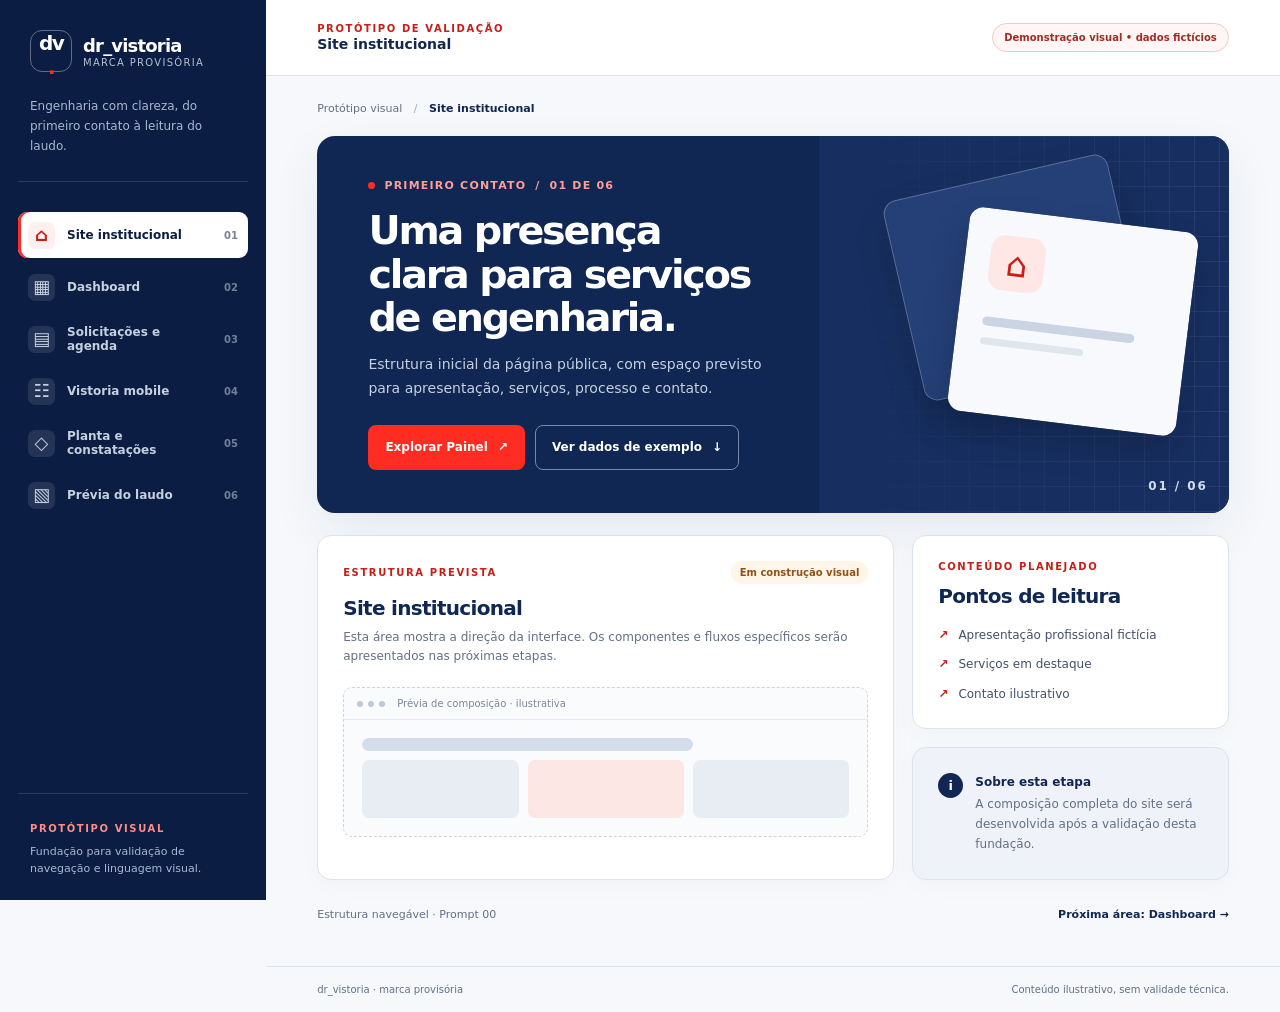
==== prototype/index.html @ 1c3a5e6c "feat: add initial visual prototype foundation and navigation structure - Created foundational prompt" ====
<!doctype html>
<html lang="pt-BR">
  <head>
    <meta charset="utf-8">
    <meta name="viewport" content="width=device-width, initial-scale=1">
    <meta name="theme-color" content="#102653">
    <meta name="description" content="Fundação navegável do protótipo visual dr_vistoria, com dados fictícios.">
    <title>dr_vistoria — demonstração visual</title>
    <link rel="stylesheet" href="styles.css">
    <script src="data.js" defer></script>
    <script src="app.js" defer></script>
  </head>
  <body>
    <a class="skip-link" href="#conteudo">Ir para o conteúdo</a>
    <div class="app-shell">
      <aside class="sidebar" id="sidebar" aria-label="Navegação principal">
        <div class="brand-block">
          <a class="brand" href="#site" aria-label="dr_vistoria, ir para Site institucional">
            <span class="brand-mark" aria-hidden="true">dv<span>.</span></span>
            <span><strong>dr_vistoria</strong><small>marca provisória</small></span>
          </a>
          <p class="brand-caption">Engenharia com clareza, do primeiro contato à leitura do laudo.</p>
        </div>
        <nav class="main-nav" aria-label="Áreas da demonstração" id="main-nav"></nav>
        <div class="sidebar-foot">
          <span class="sidebar-foot-label">Protótipo visual</span>
          <p>Fundação para validação de navegação e linguagem visual.</p>
        </div>
      </aside>

      <div class="workspace">
        <header class="topbar">
          <button class="menu-button" id="menu-button" type="button" aria-controls="sidebar" aria-expanded="false" aria-label="Abrir menu">
            <span aria-hidden="true">☰</span> <span>Menu</span>
          </button>
          <div class="topbar-title"><span class="eyebrow">Protótipo de validação</span><strong id="topbar-area">Site institucional</strong></div>
          <span class="demo-label">Demonstração visual <span aria-hidden="true">•</span> dados fictícios</span>
        </header>
        <main id="conteudo" tabindex="-1"></main>
        <footer class="page-footer"><span>dr_vistoria <span aria-hidden="true">·</span> marca provisória</span><span>Conteúdo ilustrativo, sem validade técnica.</span></footer>
      </div>
    </div>
  </body>
</html>
---- prototype/styles.css ----
/* Tokens */
:root{color-scheme:light;--navy:#102653;--navy-deep:#0b1d43;--accent:#ff2c23;--accent-dark:#c91d17;--ink:#27313e;--muted:#637083;--line:#dde3eb;--surface:#f6f8fb;--white:#fff;--shadow:0 18px 50px rgba(16,38,83,.07);font-family:system-ui,-apple-system,BlinkMacSystemFont,"Segoe UI",sans-serif;font-synthesis:none}
*{box-sizing:border-box}
html{scroll-behavior:smooth}
body{margin:0;min-width:320px;background:var(--surface);color:var(--ink)}
button,a{font:inherit}
button{cursor:pointer}
a{color:inherit}
:focus-visible{outline:3px solid var(--accent);outline-offset:3px}
.skip-link{position:fixed;z-index:100;top:-80px;left:16px;padding:12px 16px;background:var(--white);color:var(--navy);border-radius:8px}
.skip-link:focus{top:12px}

/* Shell and navigation */
.app-shell{display:grid;grid-template-columns:266px minmax(0,1fr);min-height:100vh}
.sidebar{position:sticky;top:0;display:flex;flex-direction:column;height:100vh;padding:30px 18px 22px;background:var(--navy-deep);color:var(--white);overflow-y:auto}
.brand-block{padding:0 12px 25px;border-bottom:1px solid rgba(255,255,255,.13)}
.brand{display:flex;align-items:center;gap:11px;text-decoration:none}
.brand-mark{display:grid;place-items:center;width:42px;height:42px;border:1px solid rgba(255,255,255,.35);border-radius:12px;color:#fff;font-weight:850;letter-spacing:-.09em;font-size:20px}
.brand-mark span{color:var(--accent)}
.brand strong{display:block;font-size:18px;letter-spacing:-.045em}
.brand small{display:block;margin-top:1px;color:#b5c0d2;font-size:10px;letter-spacing:.13em;text-transform:uppercase}
.brand-caption{max-width:195px;margin:25px 0 0;color:#a9b8d0;font-size:12px;line-height:1.65}
.main-nav{display:grid;gap:6px;margin-top:30px}
.nav-link{display:flex;align-items:center;gap:12px;min-height:46px;padding:9px 10px;border-radius:9px;color:#c6d0df;text-decoration:none;font-size:12px;font-weight:650;transition:background .18s,color .18s}
.nav-link:hover{background:rgba(255,255,255,.08);color:#fff}
.nav-link.is-active{background:var(--white);color:var(--navy-deep);box-shadow:inset 3px 0 var(--accent)}
.nav-icon{display:grid;place-items:center;flex:0 0 27px;width:27px;height:27px;border-radius:7px;background:rgba(255,255,255,.1);font-size:18px;line-height:1}
.is-active .nav-icon{background:#fff0ef;color:var(--accent-dark)}
.nav-text{min-width:0;flex:1}
.nav-number{opacity:.55;font-size:10px;font-weight:700}
.sidebar-foot{margin-top:auto;padding:23px 12px 0;border-top:1px solid rgba(255,255,255,.13)}
.sidebar-foot-label{color:#ff8c86;font-size:10px;font-weight:800;letter-spacing:.16em;text-transform:uppercase}
.sidebar-foot p{margin:7px 0 0;color:#a9b8d0;font-size:11px;line-height:1.6}
.workspace{min-width:0;display:flex;flex-direction:column}
.topbar{display:flex;align-items:center;gap:20px;min-height:76px;padding:13px clamp(22px,4vw,68px);background:var(--white);border-bottom:1px solid var(--line)}
.topbar-title{display:flex;flex-direction:column;gap:2px}
.eyebrow{display:block;color:var(--accent-dark);font-size:10px;font-weight:800;letter-spacing:.16em;text-transform:uppercase}
.topbar-title strong{font-size:14px;color:var(--navy)}
.demo-label{margin-left:auto;padding:8px 11px;border:1px solid #f2c9c6;border-radius:100px;background:#fff6f5;color:#a52a25;font-size:10px;font-weight:750;white-space:nowrap}
.menu-button{display:none;align-items:center;gap:8px;min-height:44px;padding:8px 11px;border:1px solid var(--line);border-radius:8px;background:var(--white);color:var(--navy);font-size:12px;font-weight:750}
.menu-button span:first-child{font-size:19px;line-height:1}

/* Page and shared components */
main{flex:1;min-width:0}
.page-wrap{max-width:1440px;margin:auto;padding:26px clamp(22px,4vw,68px) 45px}
.breadcrumb{color:var(--muted);font-size:11px}
.breadcrumb span{margin:0 8px;color:#a5afbc}
.breadcrumb strong{color:var(--navy);font-weight:700}
.hero{display:grid;grid-template-columns:minmax(0,1.1fr) minmax(260px,.9fr);min-height:330px;margin-top:21px;overflow:hidden;border-radius:18px;background:var(--navy);color:var(--white);box-shadow:var(--shadow)}
.hero-copy{align-self:center;padding:43px clamp(28px,4vw,60px);position:relative;z-index:1}
.section-index{display:flex;align-items:center;gap:9px;color:#ff9e99;font-size:11px;font-weight:800;letter-spacing:.11em;text-transform:uppercase}
.section-dot{width:7px;height:7px;border-radius:50%;background:var(--accent)}
h1,h2,p{overflow-wrap:break-word}
h1{max-width:680px;margin:17px 0 13px;color:var(--white);font-size:clamp(31px,3.1vw,49px);line-height:1.1;letter-spacing:-.055em}
.hero-copy p{max-width:510px;margin:0;color:#c6d0e0;font-size:14px;line-height:1.7}
.hero-actions{display:flex;flex-wrap:wrap;gap:10px;margin-top:24px}
.button{display:inline-flex;align-items:center;justify-content:center;gap:10px;min-height:45px;padding:10px 16px;border:1px solid transparent;border-radius:8px;text-decoration:none;font-size:12px;font-weight:800;line-height:1.2}
.button-primary{background:var(--accent);color:#fff}
.button-primary:hover{background:var(--accent-dark)}
.button-secondary{background:transparent;color:#fff;border-color:#7888a7}
.button-secondary:hover{background:rgba(255,255,255,.09)}
.hero-art{position:relative;min-height:280px;overflow:hidden;background:#172f60}
.art-grid{position:absolute;inset:0;background-image:linear-gradient(rgba(255,255,255,.065) 1px,transparent 1px),linear-gradient(90deg,rgba(255,255,255,.065) 1px,transparent 1px);background-size:25px 25px;mask-image:linear-gradient(90deg,transparent,#000)}
.art-frame{position:absolute;display:block;width:230px;height:205px;border:1px solid rgba(255,255,255,.25);border-radius:14px;background:#244077;box-shadow:0 18px 35px rgba(0,0,0,.18)}
.art-frame-back{top:39px;left:20%;transform:rotate(-13deg)}
.art-frame-front{top:83px;left:34%;padding:24px;transform:rotate(7deg);background:#f7f9fd}
.art-symbol{display:grid;place-items:center;width:55px;height:55px;border-radius:14px;background:#ffe7e5;color:var(--accent-dark);font-size:34px}
.art-line{display:block;width:85%;height:9px;margin-top:28px;border-radius:10px;background:#cad4e2}
.art-line.short{width:58%;height:7px;margin-top:12px;background:#e0e6ee}
.art-stamp{position:absolute;right:21px;bottom:20px;color:#d2dcef;font-size:12px;font-weight:800;letter-spacing:.16em}
.foundation-grid{display:grid;grid-template-columns:minmax(0,1.55fr) minmax(260px,.85fr);gap:18px;margin-top:22px}
.content-card{min-width:0;padding:25px;border:1px solid var(--line);border-radius:14px;background:var(--white);box-shadow:0 6px 25px rgba(16,38,83,.025)}
.card-heading{display:flex;align-items:center;justify-content:space-between;gap:12px}
.status-badge{padding:6px 9px;border-radius:100px;background:#fff5e9;color:#8f5213;font-size:10px;font-weight:750;white-space:nowrap}
.content-card h2,.details-panel h2{margin:12px 0 7px;color:var(--navy);font-size:20px;line-height:1.25;letter-spacing:-.035em}
.content-card p{margin:0;color:var(--muted);font-size:12px;line-height:1.65}
.preview-shell{margin-top:20px;min-height:130px;border:1px dashed #cbd5e1;border-radius:9px;background:#fafbfd}
.preview-head{display:flex;align-items:center;gap:5px;padding:10px 13px;border-bottom:1px solid #e6eaf0;color:#7c8796;font-size:10px}
.preview-head span:last-child{margin-left:7px}
.preview-dot{width:6px;height:6px;border-radius:50%;background:#bdc9d7}
.preview-lines{display:grid;grid-template-columns:repeat(3,1fr);gap:9px;padding:18px}
.preview-lines span{height:58px;border-radius:7px;background:#e8edf4}
.preview-lines span:first-child{grid-column:1/-1;height:13px;width:68%;background:#d4ddeb}
.preview-lines span:nth-child(3){background:#fce7e5}
.scenario-card{display:flex;flex-direction:column;gap:4px;padding:14px 17px;color:var(--navy);font-size:11px}
.scenario-kicker{color:var(--accent-dark);font-size:9px;font-weight:800;letter-spacing:.1em;text-transform:uppercase}
.scenario-card strong{font-size:13px}
.scenario-card small{margin-top:5px;color:var(--muted)}
.service-pills{display:flex;flex-wrap:wrap;gap:5px;margin-top:6px}
.service-pills span{padding:5px 7px;border:1px solid #d9e1eb;border-radius:6px;background:#fff;font-size:10px}
.side-stack{display:grid;gap:18px}
.plan-card ul{display:grid;gap:13px;margin:18px 0 0;padding:0;list-style:none}
.plan-card li{display:flex;gap:10px;align-items:flex-start;color:#42516a;font-size:12px;line-height:1.4}
.plan-card li span{color:var(--accent-dark);font-weight:900}
.note-card{display:flex;gap:12px;background:#eff3f9}
.note-icon{display:grid;place-items:center;flex:0 0 25px;width:25px;height:25px;border-radius:50%;background:var(--navy);color:#fff;font-size:13px;font-weight:800}
.note-card strong{display:block;margin:2px 0 6px;color:var(--navy);font-size:12px}
.details-panel{margin-top:18px;padding:25px;border:1px solid var(--line);border-radius:14px;background:var(--white)}
.details-panel[hidden]{display:none}
.details-panel h2{margin-top:8px}
.details-panel dl{display:grid;grid-template-columns:repeat(2,minmax(0,1fr));gap:12px;margin:19px 0 0}
.details-panel dl div{padding:13px;border-radius:8px;background:var(--surface)}
.details-panel dt{color:var(--muted);font-size:10px;font-weight:750;text-transform:uppercase;letter-spacing:.09em}
.details-panel dd{margin:5px 0 0;color:var(--navy);font-size:12px;font-weight:650;line-height:1.5}
.page-end{display:flex;justify-content:space-between;gap:15px;margin-top:28px;color:var(--muted);font-size:11px}
.page-end a{color:var(--navy);font-weight:800;text-decoration:none}
.page-end a:hover{text-decoration:underline}
.page-footer{display:flex;justify-content:space-between;gap:15px;padding:17px clamp(22px,4vw,68px);border-top:1px solid var(--line);color:var(--muted);font-size:10px}

/* Small screens */
@media(max-width:900px){.app-shell{grid-template-columns:1fr}.sidebar{position:fixed;z-index:20;top:65px;left:0;width:min(300px,85vw);height:calc(100dvh - 65px);transform:translateX(-105%);transition:transform .2s ease;box-shadow:12px 15px 35px rgba(0,0,0,.18)}.sidebar.is-open{transform:translateX(0)}.topbar{position:sticky;z-index:21;top:0;min-height:65px;padding:10px 20px}.menu-button{display:inline-flex}.topbar-title{display:none}.hero{grid-template-columns:1fr}.hero-art{min-height:150px}.art-frame{width:170px;height:145px}.art-frame-back{top:5px;left:43%}.art-frame-front{top:31px;left:54%;padding:16px}.art-symbol{width:42px;height:42px;font-size:25px}.art-line{margin-top:14px}.art-stamp{z-index:1}.foundation-grid{grid-template-columns:1fr}.side-stack{grid-template-columns:1fr 1fr}}
@media(max-width:600px){.topbar{padding:10px 16px}.demo-label{font-size:9px;white-space:normal;text-align:right;max-width:175px}.page-wrap{padding:19px 16px 34px}.hero{margin-top:16px;border-radius:13px}.hero-copy{padding:32px 23px 27px}.hero h1{font-size:clamp(29px,8.5vw,40px)}.hero-copy p{font-size:13px}.hero-actions{align-items:stretch}.hero-actions .button{flex:1 1 100%}.hero-art{min-height:118px}.art-frame-back{left:34%;top:-49px}.art-frame-front{left:52%;top:-22px}.art-stamp{bottom:13px}.foundation-grid{gap:12px;margin-top:12px}.content-card{padding:20px}.side-stack{grid-template-columns:1fr;gap:12px}.details-panel{padding:20px}.details-panel dl{grid-template-columns:1fr}.page-end{flex-direction:column}.page-footer{flex-direction:column;gap:4px;padding:16px}}
@media(prefers-reduced-motion:reduce){html{scroll-behavior:auto}*,*::before,*::after{transition-duration:.01ms!important;animation-duration:.01ms!important}}
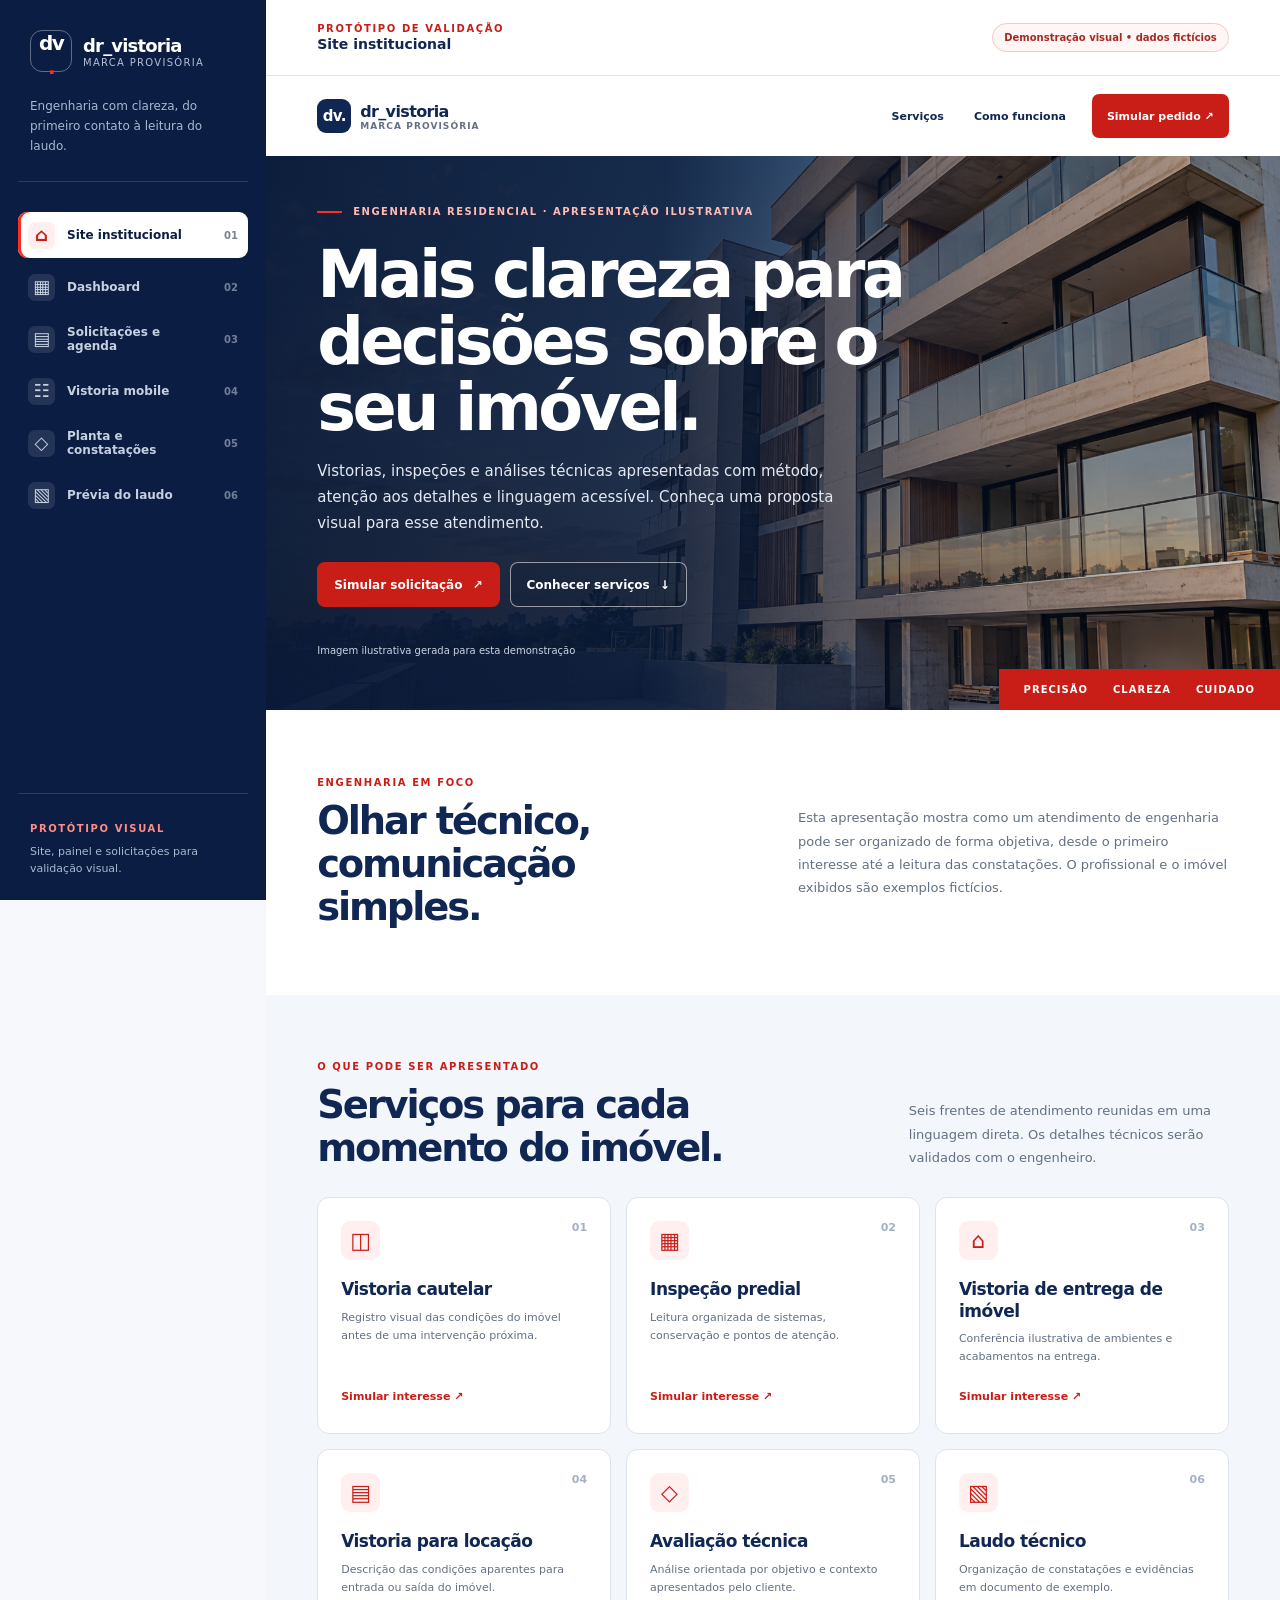
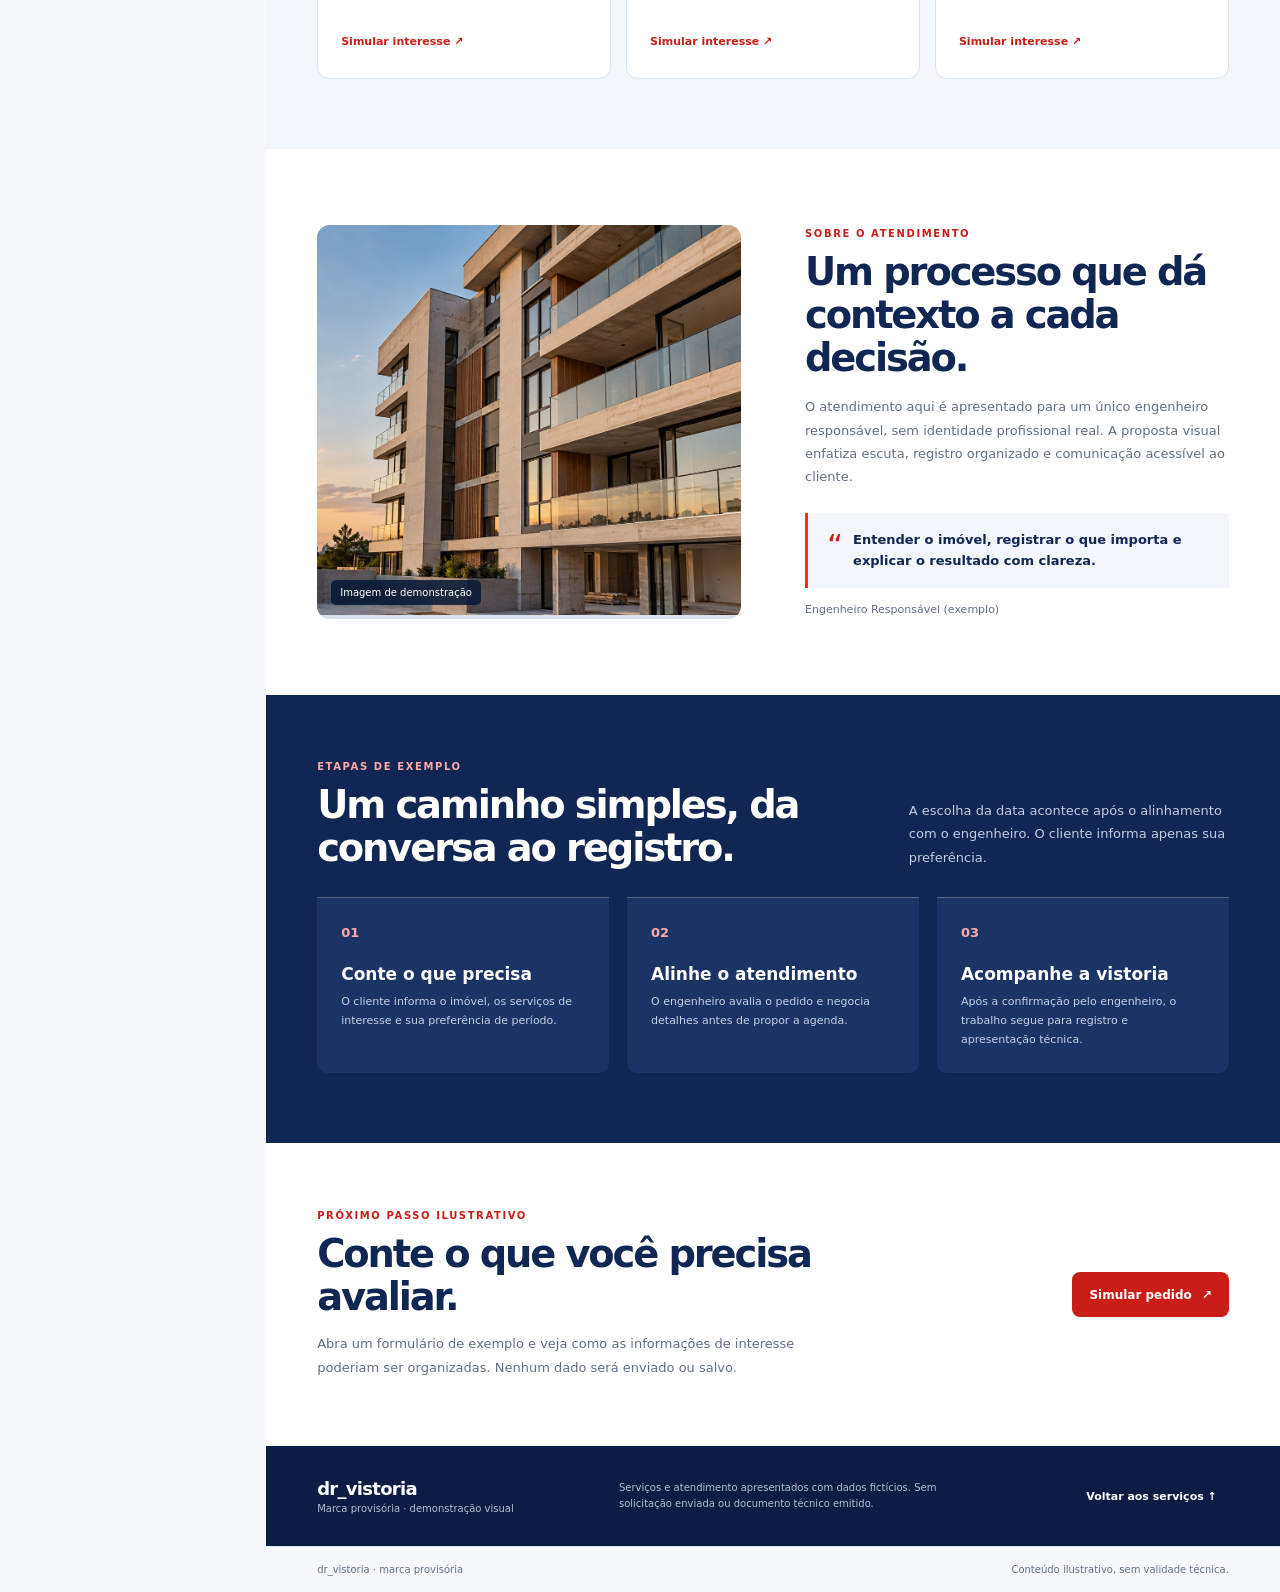
==== commit 6bccd89b: "Add example building image to prototype assets" ====
--- a/prototype/index.html
+++ b/prototype/index.html
@@ -4,7 +4,7 @@
     <meta charset="utf-8">
     <meta name="viewport" content="width=device-width, initial-scale=1">
     <meta name="theme-color" content="#102653">
-    <meta name="description" content="Fundação navegável do protótipo visual dr_vistoria, com dados fictícios.">
+    <meta name="description" content="Protótipo visual dr_vistoria para validação, com dados fictícios e interações simuladas.">
     <title>dr_vistoria — demonstração visual</title>
     <link rel="stylesheet" href="styles.css">
     <script src="data.js" defer></script>
@@ -24,7 +24,7 @@
         <nav class="main-nav" aria-label="Áreas da demonstração" id="main-nav"></nav>
         <div class="sidebar-foot">
           <span class="sidebar-foot-label">Protótipo visual</span>
-          <p>Fundação para validação de navegação e linguagem visual.</p>
+          <p>Site, painel e solicitações para validação visual.</p>
         </div>
       </aside>
 
--- a/prototype/styles.css
+++ b/prototype/styles.css
@@ -55,8 +55,8 @@
 .hero-copy p{max-width:510px;margin:0;color:#c6d0e0;font-size:14px;line-height:1.7}
 .hero-actions{display:flex;flex-wrap:wrap;gap:10px;margin-top:24px}
 .button{display:inline-flex;align-items:center;justify-content:center;gap:10px;min-height:45px;padding:10px 16px;border:1px solid transparent;border-radius:8px;text-decoration:none;font-size:12px;font-weight:800;line-height:1.2}
-.button-primary{background:var(--accent);color:#fff}
-.button-primary:hover{background:var(--accent-dark)}
+.button-primary{background:var(--accent-dark);color:#fff}
+.button-primary:hover{background:#a91813}
 .button-secondary{background:transparent;color:#fff;border-color:#7888a7}
 .button-secondary:hover{background:rgba(255,255,255,.09)}
 .hero-art{position:relative;min-height:280px;overflow:hidden;background:#172f60}
@@ -111,3 +111,181 @@
 @media(max-width:900px){.app-shell{grid-template-columns:1fr}.sidebar{position:fixed;z-index:20;top:65px;left:0;width:min(300px,85vw);height:calc(100dvh - 65px);transform:translateX(-105%);transition:transform .2s ease;box-shadow:12px 15px 35px rgba(0,0,0,.18)}.sidebar.is-open{transform:translateX(0)}.topbar{position:sticky;z-index:21;top:0;min-height:65px;padding:10px 20px}.menu-button{display:inline-flex}.topbar-title{display:none}.hero{grid-template-columns:1fr}.hero-art{min-height:150px}.art-frame{width:170px;height:145px}.art-frame-back{top:5px;left:43%}.art-frame-front{top:31px;left:54%;padding:16px}.art-symbol{width:42px;height:42px;font-size:25px}.art-line{margin-top:14px}.art-stamp{z-index:1}.foundation-grid{grid-template-columns:1fr}.side-stack{grid-template-columns:1fr 1fr}}
 @media(max-width:600px){.topbar{padding:10px 16px}.demo-label{font-size:9px;white-space:normal;text-align:right;max-width:175px}.page-wrap{padding:19px 16px 34px}.hero{margin-top:16px;border-radius:13px}.hero-copy{padding:32px 23px 27px}.hero h1{font-size:clamp(29px,8.5vw,40px)}.hero-copy p{font-size:13px}.hero-actions{align-items:stretch}.hero-actions .button{flex:1 1 100%}.hero-art{min-height:118px}.art-frame-back{left:34%;top:-49px}.art-frame-front{left:52%;top:-22px}.art-stamp{bottom:13px}.foundation-grid{gap:12px;margin-top:12px}.content-card{padding:20px}.side-stack{grid-template-columns:1fr;gap:12px}.details-panel{padding:20px}.details-panel dl{grid-template-columns:1fr}.page-end{flex-direction:column}.page-footer{flex-direction:column;gap:4px;padding:16px}}
 @media(prefers-reduced-motion:reduce){html{scroll-behavior:auto}*,*::before,*::after{transition-duration:.01ms!important;animation-duration:.01ms!important}}
+
+/* Prompt 01: public site */
+.site-page{background:#fff}
+.site-masthead{display:flex;align-items:center;justify-content:space-between;gap:20px;padding-top:18px;padding-bottom:18px}
+.site-mast-brand{display:flex;align-items:center;gap:9px;color:var(--navy);font-weight:850;letter-spacing:-.04em}
+.site-mast-icon{display:grid;place-items:center;width:34px;height:34px;border-radius:9px;background:var(--navy);color:#fff;font-size:15px}
+.site-mast-brand small{display:block;color:var(--muted);font-size:9px;font-weight:700;letter-spacing:.12em;text-transform:uppercase}
+.site-mast-links{display:flex;align-items:center;gap:6px}
+.site-mast-links button,.site-footer button{min-height:44px;padding:8px 12px;border:0;background:transparent;color:var(--navy);font-size:11px;font-weight:750}
+.site-mast-links button:hover,.site-footer button:hover{text-decoration:underline}
+.site-mast-links .mast-cta{margin-left:8px;padding:10px 15px;border-radius:7px;background:var(--accent-dark);color:#fff}
+.site-mast-links .mast-cta:hover{text-decoration:none;background:#a91813}
+.site-hero{position:relative;min-height:540px;overflow:hidden;background:#14254a;color:#fff}
+.site-hero-photo,.site-hero-shade{position:absolute;inset:0;width:100%;height:100%}
+.site-hero-photo{object-fit:cover;object-position:center 54%}
+.site-hero-shade{background:linear-gradient(90deg,rgba(7,24,55,.96) 0%,rgba(8,26,57,.88) 39%,rgba(8,26,57,.36) 73%,rgba(8,26,57,.18) 100%)}
+.site-hero-content{position:relative;z-index:1;display:flex;flex-direction:column;align-items:flex-start;justify-content:center;min-height:540px;padding-top:50px;padding-bottom:54px}
+.site-kicker{display:flex;align-items:center;gap:11px;color:#ffbbb7;font-size:10px;font-weight:800;letter-spacing:.15em;text-transform:uppercase}
+.site-kicker-line{width:25px;height:2px;background:var(--accent)}
+.site-hero h1{max-width:680px;margin:24px 0 17px;font-size:clamp(46px,5.1vw,72px);line-height:1.02}
+.site-hero-content>p{max-width:530px;margin:0;color:#e3e9f3;font-size:15px;line-height:1.75}
+.site-hero-actions{display:flex;flex-wrap:wrap;gap:10px;margin-top:26px}
+.button-light{border-color:rgba(255,255,255,.55);background:rgba(8,25,52,.2);color:#fff}
+.button-light:hover{background:rgba(255,255,255,.13)}
+.site-photo-note{margin-top:38px;color:#cbd4e2;font-size:10px}
+.site-hero-rail{position:absolute;z-index:1;right:0;bottom:0;display:flex;gap:25px;padding:15px 25px;background:var(--accent-dark);color:#fff;font-size:10px;font-weight:800;letter-spacing:.1em;text-transform:uppercase}
+.site-intro{display:grid;grid-template-columns:1fr 1fr;align-items:center;gap:50px;padding-top:67px;padding-bottom:67px}
+.site-page h2{margin:11px 0 0;color:var(--navy);font-size:clamp(28px,3vw,41px);line-height:1.12;letter-spacing:-.055em}
+.site-intro p,.site-section-head>p,.about-copy>p,.site-cta p{max-width:510px;margin:0;color:var(--muted);font-size:13px;line-height:1.8}
+.site-services{background:#f3f6fa}
+.site-services>.page-wrap,.site-process>.page-wrap{padding-top:66px;padding-bottom:70px}
+.site-section-head{display:flex;align-items:end;justify-content:space-between;gap:35px;margin-bottom:28px}
+.site-section-head>div{max-width:530px}
+.site-section-head>p{max-width:320px}
+.service-grid{display:grid;grid-template-columns:repeat(3,minmax(0,1fr));gap:15px}
+.service-card{display:flex;flex-direction:column;min-width:0;min-height:230px;padding:23px;border:1px solid var(--line);border-radius:12px;background:#fff;transition:transform .18s,box-shadow .18s}
+.service-card:hover{transform:translateY(-3px);box-shadow:var(--shadow)}
+.service-card-top{display:flex;align-items:flex-start;justify-content:space-between}
+.service-icon{display:grid;place-items:center;width:39px;height:39px;border-radius:9px;background:#fff0ef;color:var(--accent-dark);font-size:22px}
+.service-number{color:#a5b1c0;font-size:11px;font-weight:750}
+.service-card h3{margin:19px 0 8px;color:var(--navy);font-size:17px;line-height:1.25;letter-spacing:-.03em}
+.service-card p{margin:0 0 17px;color:var(--muted);font-size:11px;line-height:1.65}
+.service-card button{align-self:flex-start;margin-top:auto;padding:7px 0;border:0;background:transparent;color:var(--accent-dark);font-size:11px;font-weight:800}
+.service-card button:hover{text-decoration:underline}
+.site-about{display:grid;grid-template-columns:1fr 1fr;align-items:center;gap:clamp(25px,5vw,70px);padding-top:76px;padding-bottom:76px}
+.about-photo{position:relative;min-height:390px;overflow:hidden;border-radius:13px;background:#d8e1eb}
+.about-photo img{width:100%;height:390px;object-fit:cover;object-position:74% center}
+.about-photo>span{position:absolute;bottom:14px;left:14px;padding:7px 9px;border-radius:5px;background:rgba(9,26,54,.88);color:#fff;font-size:10px}
+.about-copy>p{margin-top:16px}
+.about-quote{display:flex;gap:10px;margin-top:24px;padding:17px 19px;border-left:3px solid var(--accent);background:#f3f6fa}
+.about-quote>span{color:var(--accent-dark);font-size:31px;line-height:1}
+.about-quote p{margin:0;color:var(--navy);font-size:13px;font-weight:650;line-height:1.6}
+.about-signature{display:block;margin-top:15px;color:var(--muted);font-size:11px}
+.site-process{background:var(--navy)}
+.site-process .eyebrow{color:#ffaaa6}
+.site-process h2{color:#fff}
+.site-process .site-section-head>p{color:#c2cee0}
+.process-grid{display:grid;grid-template-columns:repeat(3,minmax(0,1fr));gap:18px;margin:0;padding:0;list-style:none}
+.process-grid li{padding:24px;border-top:1px solid #536888;background:#1b3466;border-radius:0 0 10px 10px}
+.process-number{color:#ffaaa6;font-size:13px;font-weight:850}
+.process-grid h3{margin:23px 0 9px;color:#fff;font-size:17px}
+.process-grid p{margin:0;color:#c6d1e3;font-size:11px;line-height:1.7}
+.site-cta{display:flex;align-items:center;justify-content:space-between;gap:35px;padding-top:67px;padding-bottom:67px}
+.site-cta>div{max-width:630px}
+.site-cta p{margin-top:14px}
+.site-cta .button{flex-shrink:0}
+.site-footer{background:#0b1d43;color:#fff}
+.site-footer .page-wrap{display:flex;align-items:center;justify-content:space-between;gap:25px;padding-top:28px;padding-bottom:28px}
+.site-footer strong{display:block;font-size:18px;letter-spacing:-.04em}
+.site-footer span{display:block;margin-top:4px;color:#b4c0d2;font-size:10px}
+.site-footer p{max-width:350px;margin:0;color:#b4c0d2;font-size:10px;line-height:1.6}
+.site-footer button{color:#fff}
+
+/* Prompt 01: visual request form */
+.request-dialog{width:min(650px,calc(100vw - 28px));max-height:calc(100dvh - 28px);padding:27px;border:1px solid var(--line);border-radius:15px;box-shadow:0 25px 80px rgba(8,24,55,.32);color:var(--ink)}
+.request-dialog::backdrop{background:rgba(5,18,43,.65)}
+.dialog-head{display:flex;align-items:start;justify-content:space-between;gap:15px}
+.dialog-head h2{margin:6px 0;color:var(--navy);font-size:26px;letter-spacing:-.04em}
+.dialog-close{display:grid;place-items:center;width:40px;height:40px;border:1px solid var(--line);border-radius:8px;background:#fff;color:var(--navy);font-size:26px;line-height:1}
+.request-dialog form>p{margin:0 0 20px;color:var(--muted);font-size:12px;line-height:1.5}
+.request-dialog label{display:flex;flex-direction:column;gap:7px;color:var(--navy);font-size:11px;font-weight:750}
+.request-dialog input[type=text],.request-dialog select{width:100%;min-height:44px;padding:10px 12px;border:1px solid #bac7d7;border-radius:7px;background:#fff;color:var(--ink);font-size:13px}
+.form-grid,.checkbox-grid{display:grid;grid-template-columns:repeat(2,minmax(0,1fr));gap:12px}
+.request-dialog fieldset{margin:20px 0;padding:0;border:0}
+.request-dialog legend{margin-bottom:10px;color:var(--navy);font-size:11px;font-weight:750}
+.checkbox-grid label{flex-direction:row;align-items:center;min-height:42px;padding:8px;border:1px solid var(--line);border-radius:7px;font-size:11px;font-weight:600;line-height:1.4}
+.checkbox-grid input{accent-color:var(--accent-dark);width:17px;height:17px;flex-shrink:0}
+.dialog-actions{display:flex;justify-content:flex-end;gap:9px;margin-top:22px}
+.button-outline{border-color:#a7b5c9;background:#fff;color:var(--navy)}
+.button-outline:hover{background:#edf2f8}
+.form-result{display:flex;flex-direction:column;gap:5px;margin-top:17px;padding:13px;border-left:3px solid var(--accent);background:#fff5f4;color:var(--navy);font-size:12px;line-height:1.5}
+.form-result[hidden]{display:none}
+.form-result small{color:var(--muted)}
+
+/* Prompt 01: dashboard and requests */
+.dashboard-page,.requests-page{padding-top:37px;padding-bottom:60px}
+.page-heading{display:flex;align-items:end;justify-content:space-between;gap:20px;margin-bottom:26px}
+.page-heading h1{margin:8px 0 7px;color:var(--navy);font-size:clamp(30px,3.1vw,43px);line-height:1.12}
+.page-heading p{max-width:620px;margin:0;color:var(--muted);font-size:13px;line-height:1.65}
+.page-heading .button{flex-shrink:0}
+.metric-grid{display:grid;grid-template-columns:repeat(3,minmax(0,1fr));gap:15px;margin-bottom:18px}
+.metric-card,.panel-card,.dashboard-bottom{min-width:0;border:1px solid var(--line);border-radius:13px;background:#fff;box-shadow:0 5px 25px rgba(16,38,83,.025)}
+.metric-card{display:flex;flex-direction:column;min-height:155px;padding:22px;border-top:3px solid var(--accent)}
+.metric-card>span{color:var(--muted);font-size:11px;font-weight:750}
+.metric-card strong{margin-top:8px;color:var(--navy);font-size:41px;line-height:1;letter-spacing:-.05em}
+.metric-card small{margin-top:auto;color:var(--muted);font-size:10px}
+.dashboard-grid{display:grid;grid-template-columns:repeat(2,minmax(0,1fr));gap:18px}
+.panel-card{padding:24px}
+.panel-head{display:flex;align-items:start;justify-content:space-between;gap:13px}
+.panel-card h2,.dashboard-bottom h2{margin:8px 0 0;color:var(--navy);font-size:21px;line-height:1.25;letter-spacing:-.04em}
+.mini-tag{padding:6px 8px;border-radius:100px;background:#edf3fb;color:var(--navy);font-size:10px;font-weight:750;white-space:nowrap}
+.mini-tag.warm{background:#fff1ee;color:var(--accent-dark)}
+.visit-feature{display:flex;align-items:center;gap:17px;min-height:120px;margin:24px 0;padding:18px;border-radius:9px;background:#f5f7fb}
+.date-tile{display:flex;flex-direction:column;align-items:center;justify-content:center;flex:0 0 70px;height:70px;border-radius:8px;background:var(--navy);color:#fff}
+.date-tile strong{font-size:26px;line-height:1}
+.date-tile span{margin-top:4px;font-size:9px}
+.visit-feature>div:last-child{min-width:0}
+.visit-feature>div:last-child>strong{display:block;color:var(--navy);font-size:13px}
+.visit-feature p,.request-summary p{margin:5px 0 8px;color:var(--muted);font-size:11px;line-height:1.5}
+.state-line{display:inline-block;padding:6px 8px;border-radius:5px;background:#fff1ee;color:#9d342a;font-size:10px;font-weight:750;line-height:1.4}
+.state-line.state-confirmed{background:#e8f5ed;color:#216441}
+.text-link{color:var(--accent-dark);font-size:11px;font-weight:800;text-decoration:none}
+.text-link:hover{text-decoration:underline}
+.request-summary{min-height:120px;margin:24px 0;padding:15px 0}
+.request-summary>span{display:block;color:var(--accent-dark);font-size:10px;font-weight:800;text-transform:uppercase;letter-spacing:.06em}
+.request-summary strong{display:block;margin-top:6px;color:var(--navy);font-size:15px}
+.dashboard-bottom{display:grid;grid-template-columns:1fr 1fr;gap:20px;margin-top:18px;padding:26px}
+.dashboard-bottom p{margin:9px 0 0;color:var(--muted);font-size:12px;line-height:1.6}
+.dashboard-bottom ol{display:grid;grid-template-columns:1fr 1fr;gap:10px;margin:0;padding:0;list-style:none}
+.dashboard-bottom li{display:flex;align-items:center;gap:9px;color:var(--ink);font-size:11px}
+.dashboard-bottom li span{color:var(--accent-dark);font-weight:850}
+.page-id{flex-shrink:0;padding:8px 11px;border:1px solid var(--line);border-radius:7px;background:#fff;color:var(--navy);font-size:10px;font-weight:800}
+.request-tabs{display:flex;gap:4px;width:max-content;max-width:100%;margin-bottom:18px;padding:4px;border:1px solid var(--line);border-radius:9px;background:#fff}
+.request-tabs button{min-height:44px;padding:9px 15px;border:0;border-radius:6px;background:transparent;color:var(--muted);font-size:11px;font-weight:750}
+.request-tabs button[aria-selected=true]{background:var(--navy);color:#fff}
+.request-layout{display:grid;grid-template-columns:minmax(0,1.35fr) minmax(270px,.85fr);gap:18px}
+.entity-grid{display:grid;grid-template-columns:repeat(2,minmax(0,1fr));gap:11px;margin:24px 0}
+.entity-grid>div{display:flex;flex-direction:column;gap:4px;min-width:0;padding:13px;border:1px solid var(--line);border-radius:8px;background:#fafbfd}
+.entity-grid span,.preference>span{color:var(--muted);font-size:10px;font-weight:750;text-transform:uppercase;letter-spacing:.06em}
+.entity-grid strong,.preference strong{color:var(--navy);font-size:12px;line-height:1.4}
+.entity-grid small,.preference small{color:var(--muted);font-size:10px}
+.selected-services{padding:17px 0;border-top:1px solid var(--line);border-bottom:1px solid var(--line)}
+.selected-services h3{margin:0 0 12px;color:var(--navy);font-size:13px}
+.selected-services div{display:flex;align-items:center;gap:9px;margin-top:8px;color:var(--ink);font-size:12px}
+.selected-services div span{display:grid;place-items:center;width:20px;height:20px;border-radius:50%;background:#e8f5ed;color:#216441;font-weight:850}
+.preference{display:flex;flex-direction:column;gap:6px;margin-top:20px;padding:15px;border-radius:8px;background:#f2f6fb}
+.request-process h2{max-width:360px}
+.request-timeline{display:grid;gap:0;margin:21px 0;padding:0;list-style:none}
+.request-timeline li{display:flex;gap:12px;padding-bottom:18px;position:relative}
+.request-timeline li:not(:last-child):before{content:"";position:absolute;left:15px;top:30px;bottom:0;width:1px;background:var(--line)}
+.request-timeline li>span{display:grid;place-items:center;flex:0 0 31px;width:31px;height:31px;border-radius:50%;background:#e7edf4;color:var(--muted);font-size:10px;font-weight:850}
+.request-timeline li.done>span{background:var(--navy);color:#fff}
+.request-timeline li.current>span{background:var(--accent-dark);color:#fff}
+.request-timeline strong{display:block;color:var(--navy);font-size:11px;line-height:1.4}
+.request-timeline small{display:block;margin-top:3px;color:var(--muted);font-size:10px;line-height:1.5}
+.confirm-box{display:flex;flex-direction:column;align-items:flex-start;gap:7px;padding:16px;border-radius:9px;background:#fff4f2}
+.confirm-box strong{color:var(--navy);font-size:12px}
+.confirm-box p{margin:0;color:var(--muted);font-size:10px}
+.confirm-box .button{margin-top:6px;min-height:44px;text-align:center}
+.confirm-box small{color:var(--muted);font-size:9px}
+.agenda-layout{display:grid;grid-template-columns:minmax(0,1.45fr) minmax(250px,.7fr);gap:18px}
+.calendar{margin-top:25px;border:1px solid var(--line);border-radius:9px;overflow:hidden}
+.calendar-heading,.calendar-days{display:grid;grid-template-columns:repeat(7,minmax(0,1fr))}
+.calendar-heading span{padding:11px 4px;background:#eef2f7;color:var(--muted);font-size:10px;font-weight:750;text-align:center}
+.calendar-days span{display:flex;flex-direction:column;align-items:center;justify-content:center;min-width:0;min-height:93px;border-right:1px solid var(--line);color:var(--navy);font-size:14px;font-weight:750}
+.calendar-days span:last-child{border-right:0}
+.calendar-days .calendar-suggested{background:#fff1ee;color:var(--accent-dark)}
+.calendar-days small{margin-top:5px;font-size:8px;font-weight:750}
+.calendar-note{margin:15px 0 0;color:var(--muted);font-size:11px;line-height:1.5}
+.agenda-side p{color:var(--muted);font-size:11px}
+.agenda-date{display:flex;flex-direction:column;gap:5px;margin:23px 0;padding:15px;border-radius:8px;background:#f4f7fb;color:var(--navy);font-size:12px}
+.agenda-date span{color:var(--muted)}
+.agenda-side .button{display:flex;margin-top:20px}
+.request-disclaimer{margin-top:18px;color:var(--muted);font-size:10px}
+
+@media(max-width:1100px){.service-grid{grid-template-columns:repeat(2,minmax(0,1fr))}.request-layout,.agenda-layout{grid-template-columns:1fr}.site-hero h1{font-size:52px}}
+@media(max-width:700px){.site-masthead{padding-top:13px;padding-bottom:13px}.site-mast-links button:not(.mast-cta){display:none}.site-mast-links .mast-cta{margin-left:0}.site-hero,.site-hero-content{min-height:555px}.site-hero-photo{object-position:65% center}.site-hero-shade{background:linear-gradient(90deg,rgba(7,24,55,.95),rgba(8,26,57,.78) 68%,rgba(8,26,57,.5))}.site-hero-content{padding-top:36px;padding-bottom:85px}.site-hero h1{font-size:clamp(38px,10vw,55px)}.site-hero-content>p{font-size:13px}.site-hero-rail{gap:12px;padding:10px 14px;font-size:8px}.site-intro,.site-about{grid-template-columns:1fr;gap:22px;padding-top:47px;padding-bottom:47px}.site-services>.page-wrap,.site-process>.page-wrap{padding-top:48px;padding-bottom:50px}.site-section-head{display:block}.site-section-head>p{max-width:100%;margin-top:13px}.site-about .about-photo{min-height:230px}.about-photo img{height:250px}.site-cta{align-items:flex-start;flex-direction:column;gap:19px;padding-top:47px;padding-bottom:47px}.site-footer .page-wrap{align-items:flex-start;flex-direction:column;gap:12px}.dashboard-grid,.dashboard-bottom{grid-template-columns:1fr}.dashboard-bottom ol{grid-template-columns:1fr 1fr}}
+@media(max-width:600px){.site-hero-actions{width:100%}.site-hero-actions .button{width:100%}.site-photo-note{margin-top:25px}.service-grid,.process-grid,.metric-grid{grid-template-columns:1fr}.service-card{min-height:205px}.form-grid,.checkbox-grid{grid-template-columns:1fr}.request-dialog{padding:20px}.dialog-actions .button{flex:1}.dashboard-page,.requests-page{padding-top:23px;padding-bottom:40px}.page-heading{align-items:flex-start;flex-direction:column}.page-heading .button{width:100%}.metric-card{min-height:115px}.dashboard-bottom ol{grid-template-columns:1fr}.entity-grid{grid-template-columns:1fr}.panel-head{flex-wrap:wrap}.calendar-days span{min-height:65px}.calendar-days small{font-size:7px}.request-tabs{width:100%}.request-tabs button{flex:1;min-width:0;padding:8px;font-size:10px}}
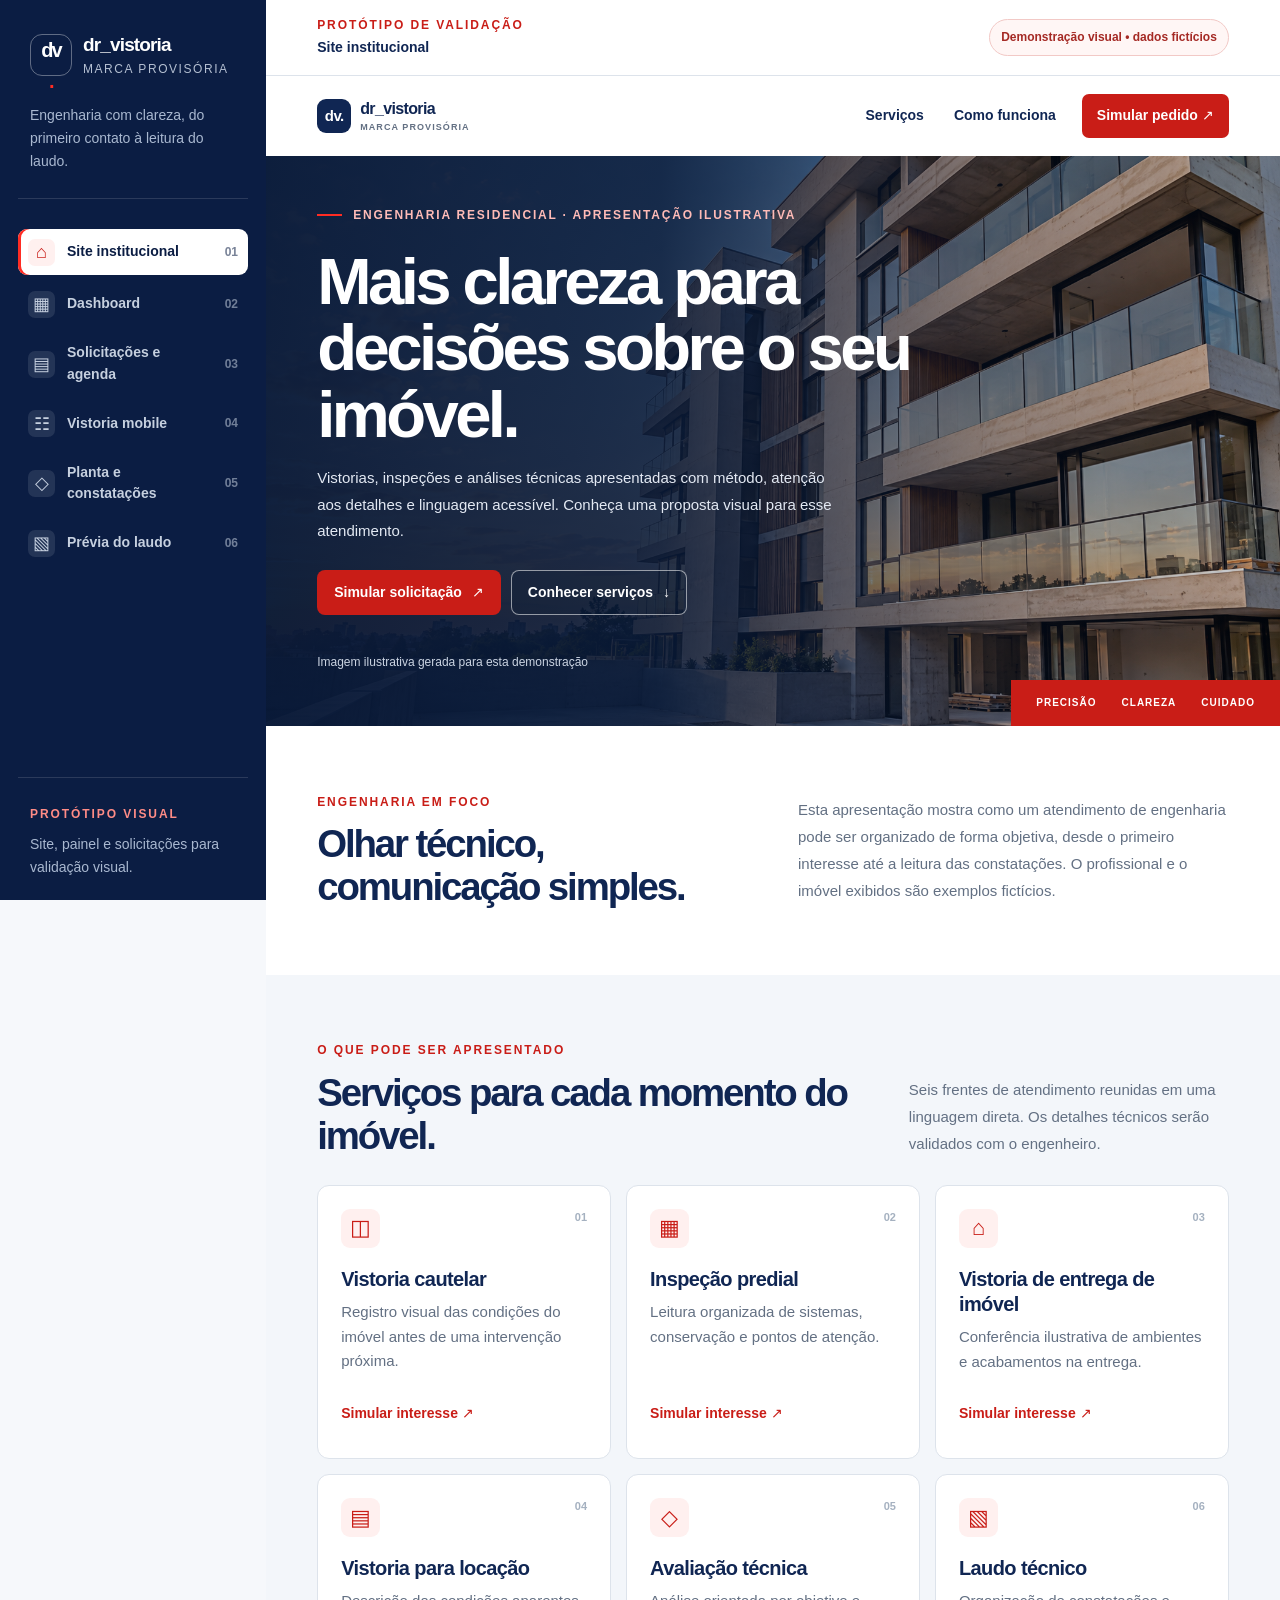
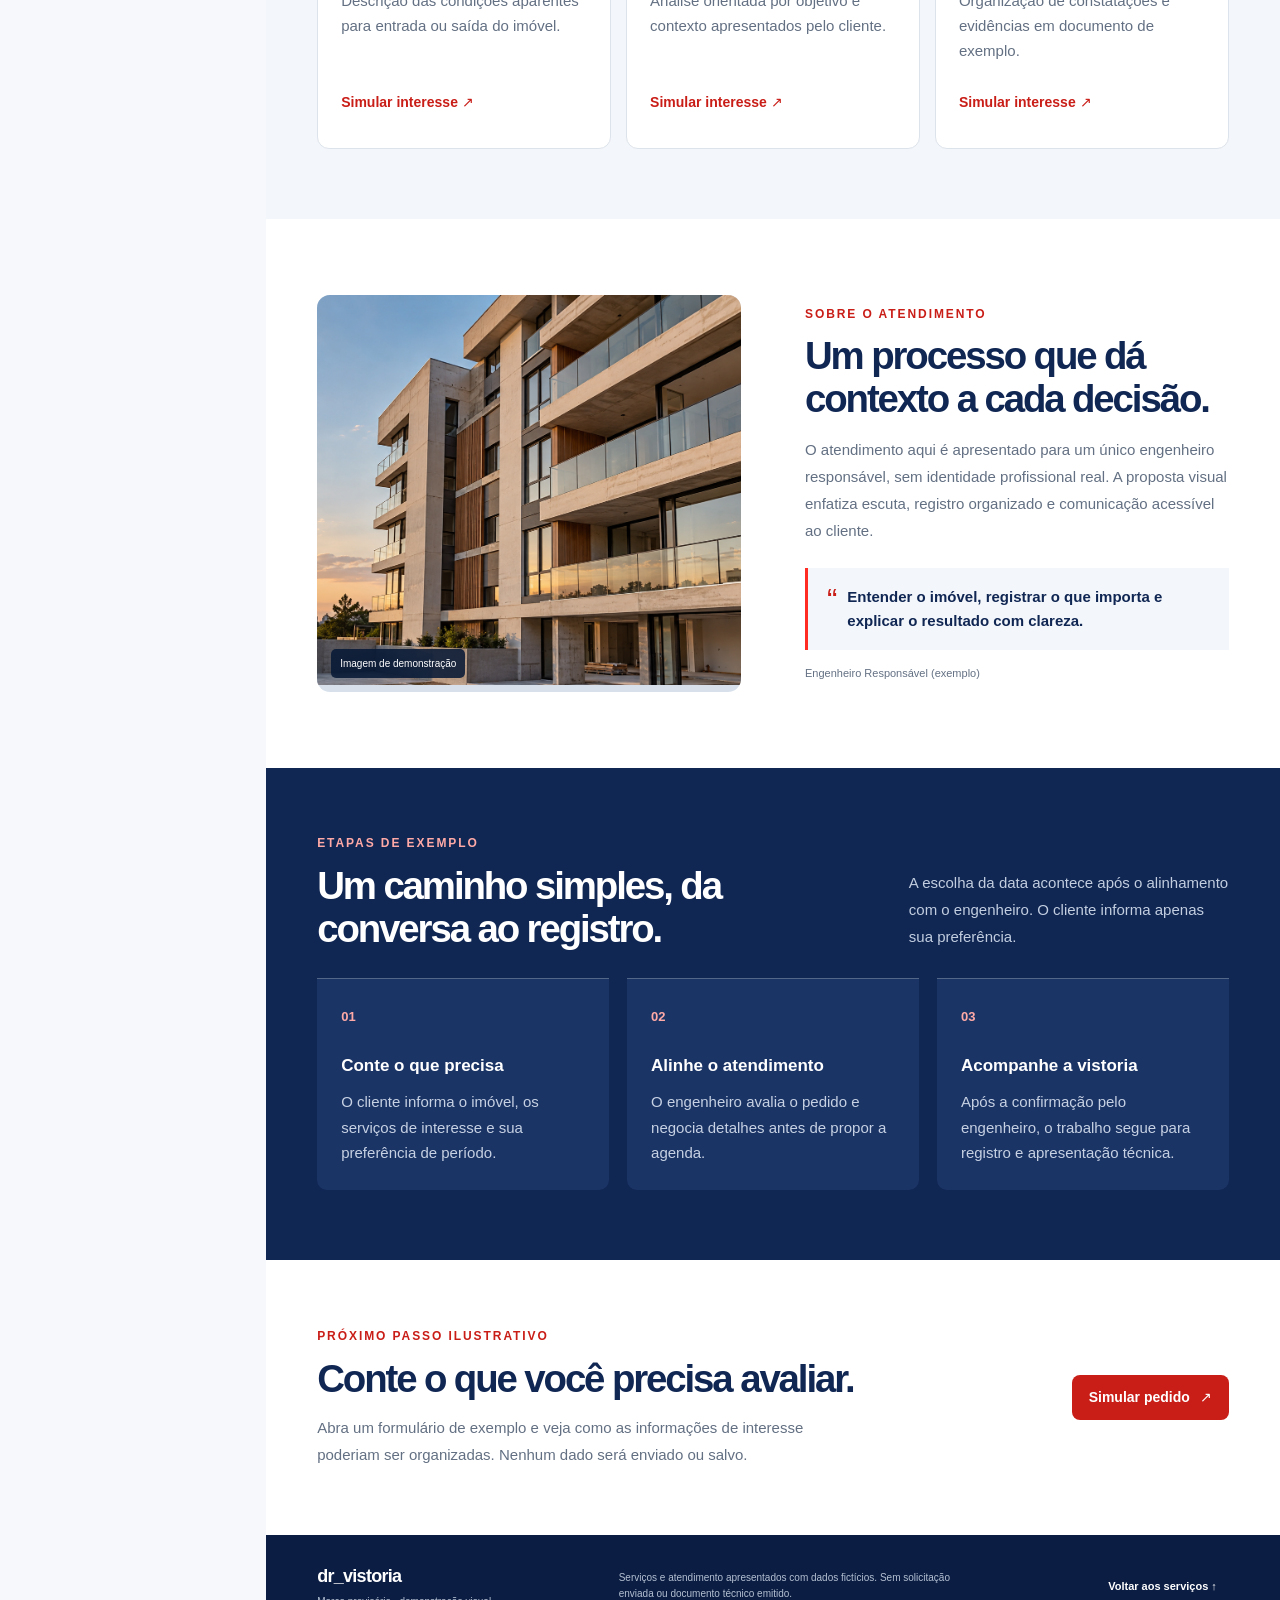
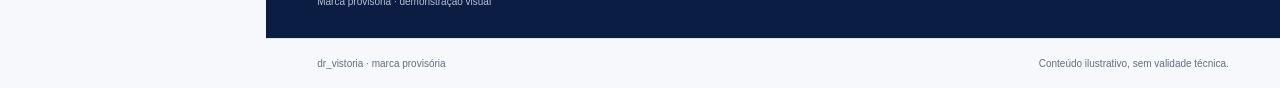
==== commit d852c265: "feat: add Prompt 04 acceptance criteria and extend prototype presentation - Introduced acceptance cr" ====
--- a/prototype/index.html
+++ b/prototype/index.html
@@ -7,6 +7,7 @@
     <meta name="description" content="Protótipo visual dr_vistoria para validação, com dados fictícios e interações simuladas.">
     <title>dr_vistoria — demonstração visual</title>
     <link rel="stylesheet" href="styles.css">
+    <link rel="stylesheet" href="typography.css">
     <script src="data.js" defer></script>
     <script src="app.js" defer></script>
   </head>
--- a/prototype/styles.css
+++ b/prototype/styles.css
@@ -289,3 +289,19 @@
 @media(max-width:1100px){.service-grid{grid-template-columns:repeat(2,minmax(0,1fr))}.request-layout,.agenda-layout{grid-template-columns:1fr}.site-hero h1{font-size:52px}}
 @media(max-width:700px){.site-masthead{padding-top:13px;padding-bottom:13px}.site-mast-links button:not(.mast-cta){display:none}.site-mast-links .mast-cta{margin-left:0}.site-hero,.site-hero-content{min-height:555px}.site-hero-photo{object-position:65% center}.site-hero-shade{background:linear-gradient(90deg,rgba(7,24,55,.95),rgba(8,26,57,.78) 68%,rgba(8,26,57,.5))}.site-hero-content{padding-top:36px;padding-bottom:85px}.site-hero h1{font-size:clamp(38px,10vw,55px)}.site-hero-content>p{font-size:13px}.site-hero-rail{gap:12px;padding:10px 14px;font-size:8px}.site-intro,.site-about{grid-template-columns:1fr;gap:22px;padding-top:47px;padding-bottom:47px}.site-services>.page-wrap,.site-process>.page-wrap{padding-top:48px;padding-bottom:50px}.site-section-head{display:block}.site-section-head>p{max-width:100%;margin-top:13px}.site-about .about-photo{min-height:230px}.about-photo img{height:250px}.site-cta{align-items:flex-start;flex-direction:column;gap:19px;padding-top:47px;padding-bottom:47px}.site-footer .page-wrap{align-items:flex-start;flex-direction:column;gap:12px}.dashboard-grid,.dashboard-bottom{grid-template-columns:1fr}.dashboard-bottom ol{grid-template-columns:1fr 1fr}}
 @media(max-width:600px){.site-hero-actions{width:100%}.site-hero-actions .button{width:100%}.site-photo-note{margin-top:25px}.service-grid,.process-grid,.metric-grid{grid-template-columns:1fr}.service-card{min-height:205px}.form-grid,.checkbox-grid{grid-template-columns:1fr}.request-dialog{padding:20px}.dialog-actions .button{flex:1}.dashboard-page,.requests-page{padding-top:23px;padding-bottom:40px}.page-heading{align-items:flex-start;flex-direction:column}.page-heading .button{width:100%}.metric-card{min-height:115px}.dashboard-bottom ol{grid-template-columns:1fr}.entity-grid{grid-template-columns:1fr}.panel-head{flex-wrap:wrap}.calendar-days span{min-height:65px}.calendar-days small{font-size:7px}.request-tabs{width:100%}.request-tabs button{flex:1;min-width:0;padding:8px;font-size:10px}}
+
+/* Prompt 02 — vistoria e planta, mobile first */
+.field-page{padding-top:28px}.offline-demo{padding:9px 12px;border:1px solid #c9d4e3;border-radius:7px;background:#edf2f9;color:var(--navy);font-size:11px;font-weight:800;white-space:nowrap}.field-progress{display:flex;flex-direction:column;gap:13px;margin-bottom:20px;padding:18px;border-radius:12px;background:var(--navy);color:#fff}.field-progress strong{display:block;font-size:13px}.field-progress span{display:block;margin-top:4px;color:#ced8e8;font-size:10px}.field-progress progress{width:100%;height:8px;accent-color:var(--accent)}.room-grid{display:grid;gap:12px;margin-top:24px}.room-card{display:grid;grid-template-columns:38px 1fr 20px;align-items:center;gap:7px 12px;min-height:100px;padding:19px;border:1px solid var(--line);border-radius:10px;background:#f7f9fc;text-align:left;color:var(--navy)}.room-card:hover{border-color:var(--accent)}.room-number{grid-row:span 2;color:var(--accent-dark);font-size:19px;font-weight:850}.room-card strong{font-size:18px}.room-card>span:nth-child(3){grid-column:2;color:var(--muted);font-size:10px}.room-card>span:last-child{grid-column:3;grid-row:1 / 3}.field-meta{color:var(--muted);font-size:12px;line-height:1.6}.field-callout{margin-top:16px;padding:16px;border-left:3px solid var(--accent);background:#fff1ee;color:var(--navy);font-size:11px;line-height:1.6}.back-rooms{margin-bottom:18px}.field-layout,.floor-layout{display:grid;gap:18px}.field-checks{display:grid;margin:20px 0}.field-checks label{display:flex;align-items:center;gap:13px;min-height:88px;padding:15px 0;border-bottom:1px solid var(--line);cursor:pointer}.field-checks input{width:22px;height:22px;flex-shrink:0;accent-color:var(--accent-dark)}.field-checks label>span{display:grid;gap:5px}.field-checks strong{color:var(--navy);font-size:13px}.field-checks label span span{color:var(--muted);font-size:12px;line-height:1.5}.field-notes{display:grid;gap:8px;color:var(--navy);font-size:12px;font-weight:750}.field-notes textarea{width:100%;resize:vertical;min-height:90px;padding:12px;border:1px solid #adbdcf;border-radius:8px;font:inherit;color:var(--ink)}.finding-choice{display:flex;align-items:center;gap:12px;min-height:76px;width:100%;padding:13px;margin:12px 0;border:1px solid var(--line);border-radius:8px;background:#f7f9fc;color:var(--navy);text-align:left}.finding-choice:hover,.finding-choice[aria-pressed=true]{border-color:var(--accent-dark);background:#fff2f0}.finding-letter{display:grid;place-items:center;flex:0 0 33px;height:33px;border-radius:8px;background:var(--navy);color:#fff;font-weight:850}.finding-choice strong{display:block;font-size:12px}.finding-choice small{display:block;margin-top:4px;color:var(--muted);font-size:10px}.finding-choice>span:last-child{margin-left:auto}.finding-choice>span:nth-child(2){margin-left:0}.field-evidence{margin:20px 0}.field-evidence img{display:block;width:100%;max-height:330px;object-fit:cover;border-radius:9px}.field-evidence figcaption{margin-top:8px;color:var(--muted);font-size:10px;line-height:1.5}.evidence-placeholder{display:grid;place-items:center;min-height:180px;padding:25px;border:1px dashed #aabbd0;border-radius:9px;background:#f1f5fa;text-align:center}.evidence-placeholder>span{color:#8194ad;font-size:45px}.finding-detail>p,#room-finding>p{color:var(--muted);font-size:12px;line-height:1.7}#room-finding{padding-top:20px;border-top:1px solid var(--line)}#room-finding[hidden]{display:none}.floor-drawing{position:relative;margin-top:20px;aspect-ratio:400/360;background:#fafbfd;border-radius:9px}.floor-drawing svg{display:block;width:100%;height:100%}.floor-drawing text{fill:#637083;font:13px system-ui}.floor-marker{position:absolute;transform:translate(-50%,-50%);display:grid;place-items:center;width:44px;height:44px;border:3px solid #fff;border-radius:50%;background:var(--accent-dark);color:#fff;font-size:15px;font-weight:850;box-shadow:0 2px 7px #10265333}.floor-marker.selected{background:var(--navy);outline:2px solid var(--accent);outline-offset:2px}.field-list-title{margin:24px 0 12px;color:var(--navy);font-size:13px}.finding-detail{align-self:start}.field-location{padding:12px;background:#f1f5fa;border-radius:7px}.field-progress progress::-webkit-progress-value{background:var(--accent)}
+@media(min-width:1000px){.room-grid{grid-template-columns:repeat(3,minmax(0,1fr))}.field-layout{grid-template-columns:1fr 1fr}.floor-layout{grid-template-columns:minmax(0,1.2fr) minmax(0,1fr)}.field-progress{flex-direction:row;align-items:center;justify-content:space-between}.field-progress progress{width:35%}}
+
+/* Prompt 03 — prévia de documento, com proporção A4 no desktop */
+.report-page{padding-top:30px}.report-index{display:flex;flex-wrap:wrap;gap:8px;margin:0 auto 22px;max-width:794px}.report-index button{min-height:44px;padding:10px 14px;border:1px solid #aab9cc;border-radius:7px;background:#fff;color:var(--navy);font-size:11px;font-weight:750}.report-index button:hover{border-color:var(--accent-dark);background:#fff2ef}.report-sheet{display:flex;flex-direction:column;max-width:794px;min-height:1123px;margin:0 auto 26px;padding:42px 52px;background:#fff;border:1px solid var(--line);box-shadow:0 10px 30px #1026530a;scroll-margin-top:90px}.report-running{display:flex;justify-content:space-between;gap:18px;padding-bottom:16px;border-bottom:1px solid var(--line);color:#596b83;font-size:10px;line-height:1.5}.report-running strong{color:var(--navy)}.report-foot{margin-top:auto;padding-top:22px;padding-bottom:0;border-top:1px solid var(--line);border-bottom:0;font-size:9px}.report-foot>span:first-child{color:var(--accent-dark);font-weight:800}.report-cover-body{padding-top:88px}.report-edition,.report-chapter{color:var(--accent-dark);font-size:10px;font-weight:800;letter-spacing:.14em}.report-rule{width:64px;height:5px;margin:26px 0;background:var(--accent)}.report-sheet h2{margin:14px 0 24px;color:var(--navy);font-size:31px;line-height:1.15;letter-spacing:-.04em}.report-cover h2{max-width:520px;margin:0 0 15px;font-size:56px;line-height:1.05}.report-sheet .report-subtitle{margin:0 0 26px;color:var(--navy);font-size:20px}.report-warning{display:inline-block;max-width:100%;padding:11px 14px;border:1px solid #d38983;background:#fff1ef;color:#a12b24;font-size:12px;font-weight:850;line-height:1.5;letter-spacing:.05em}.report-sheet p{color:#46566c;font-size:13px;line-height:1.8;overflow-wrap:anywhere}.report-sheet .report-cover-property{margin:42px 0 0;color:var(--navy);font-size:24px;font-weight:750;line-height:1.3}.report-facts{display:grid;grid-template-columns:1fr 1fr;gap:22px 25px;margin:28px 0}.report-facts div{min-width:0}.report-facts dt{margin-bottom:5px;color:#62718a;font-size:10px;font-weight:800;text-transform:uppercase;letter-spacing:.07em}.report-facts dd{margin:0;color:var(--navy);font-size:12px;line-height:1.6}.report-cover-note{margin-top:auto;padding-top:40px;padding-bottom:22px}.report-chapter{display:block;margin-top:35px}.report-sheet section{margin-bottom:22px}.report-sheet h3{margin:18px 0 8px;color:var(--navy);font-size:16px;line-height:1.4;letter-spacing:-.02em}.report-room-list{display:flex;flex-wrap:wrap;gap:9px;padding:0;list-style:none}.report-room-list li{padding:8px 14px;border:1px solid var(--line);border-radius:5px;background:var(--surface);color:var(--navy);font-size:12px}.report-finding{padding-top:24px;border-top:1px solid var(--line)}.report-finding-heading{display:flex;align-items:center;gap:13px}.report-finding-heading h3{margin:0}.report-finding-heading p{margin:3px 0 0;font-size:11px}.report-finding .field-evidence img{max-height:320px}.report-finding .evidence-placeholder{min-height:125px}.report-conclusion{padding:20px;border-left:3px solid var(--accent);background:#fff4f2}.report-conclusion h3{margin-top:0}.report-conclusion>strong{color:var(--accent-dark);font-size:11px}.report-reserved{display:grid;grid-template-columns:1fr 1fr;gap:15px}.report-reserved>div{padding:17px;border:1px dashed #a9b7c9;border-radius:7px}.report-reserved h3{margin-top:0}.report-reserved span{color:#596b83;font-size:10px;font-weight:750}.report-reserved p{font-size:11px}.report-sheet:focus{outline-offset:4px}
+/* Touch targets found during the final review. */
+.service-card button{min-height:44px}.text-link,.page-end a{display:inline-flex;align-items:center;min-height:44px}
+@media(max-width:600px){.report-sheet{min-height:0;padding:25px 21px;margin-bottom:18px;box-shadow:none}.report-cover{min-height:900px}.report-cover-body{padding-top:50px}.report-cover h2{font-size:43px}.report-sheet h2{font-size:27px}.report-cover h2{font-size:43px}.report-running{font-size:9px;gap:12px}.report-facts{grid-template-columns:1fr;gap:17px}.report-sheet p{font-size:12px;line-height:1.75}.report-sheet .report-subtitle{font-size:18px}.report-warning{font-size:10px}.report-index{gap:6px}.report-index button{flex:1;padding:9px;font-size:10px}.report-reserved{grid-template-columns:1fr}.report-foot{flex-direction:column;gap:4px}.report-sheet .report-cover-property{font-size:21px}.report-conclusion{padding:15px}}
+
+/* Prompt 04 — controles demonstrativos; escala tipográfica aprovada preservada. */
+.advanced-toolbar{display:flex;flex-wrap:wrap;gap:10px;margin-bottom:18px}.model-context{font-size:15px;color:var(--navy);line-height:1.65}.room-status-grid{display:grid;gap:12px;margin:0 0 22px}.room-status-grid>div{display:grid;gap:7px;min-width:0;padding:16px;border:1px solid var(--line);border-radius:9px;background:#fff;color:var(--navy);font-size:14px}.room-status-grid strong{font-size:16px}.room-status-grid progress{width:100%;accent-color:var(--accent-dark);height:10px}.advanced-label{display:grid;gap:8px;margin:16px 0;color:var(--navy);font-size:15px;font-weight:750}.advanced-label input,.advanced-label select{width:100%;min-width:0;min-height:44px;padding:10px;border:1px solid #aab9cc;border-radius:7px;background:#fff;color:var(--ink);font:inherit;font-size:16px}.checklist-config{margin-bottom:22px}.checklist-config p,.filter-summary{color:var(--muted);font-size:15px;line-height:1.65}.config-items{display:grid;gap:10px}.config-items label{display:flex;align-items:center;gap:12px;min-height:64px;padding:12px;border:1px solid var(--line);border-radius:7px;font-size:15px;color:var(--ink)}.config-items input{flex-shrink:0;width:22px;height:22px;accent-color:var(--accent-dark)}.config-items small{display:block;color:var(--muted);font-size:14px}.photo-controls{display:flex;gap:8px;margin-bottom:12px}.photo-controls button{min-height:44px;padding:9px 17px;border:1px solid #aab9cc;border-radius:7px;background:#fff;color:var(--navy);font-size:14px;font-weight:750}.photo-controls button[aria-pressed=true]{background:var(--navy);color:#fff}.photo-frame{position:relative;overflow:hidden;border-radius:9px}.photo-frame img{max-height:none!important;width:100%;height:auto;object-fit:contain}.photo-overlay{position:absolute;inset:0;width:100%;height:100%;fill:none;stroke:var(--accent);stroke-width:1.2;filter:drop-shadow(0 1px 1px #fff)}.photo-overlay[hidden]{display:none}.annotation-description{display:block;margin-top:8px;padding:10px;border-left:3px solid var(--accent);background:#fff1ef;color:var(--navy);font-size:14px}.annotation-description[hidden]{display:none}.temporary-marker{border-style:dashed;background:#fff;color:var(--navy);outline:2px dashed var(--navy)}.field-progress progress{min-width:0}.room-card{grid-template-columns:30px minmax(0,1fr) 18px}.room-card>span:nth-child(3){overflow-wrap:anywhere}.field-page .page-end{flex-wrap:wrap}.field-page .page-end>span{max-width:100%;font-size:14px}.field-checks input:focus-visible,.config-items input:focus-visible{outline-color:var(--navy)}
+@media(min-width:1000px){.room-status-grid{grid-template-columns:repeat(3,minmax(0,1fr))}}
+@media(max-width:600px){.advanced-toolbar .button{flex:1 1 100%}.room-grid .room-card{padding:16px}.room-card strong{overflow-wrap:anywhere}.field-progress>div{min-width:0}.photo-controls button{flex:1}}
+.floor-marker.temporary-marker.selected{color:#fff}
--- a/prototype/typography.css
+++ b/prototype/typography.css
@@ -0,0 +1,63 @@
+/* Refinamento tipográfico — demo visual dr_vistoria.
+   Não exige carregamento externo de fontes. */
+:root {
+  font-family: Inter, "Segoe UI", "Helvetica Neue", Arial, sans-serif;
+  font-size: 16px;
+  font-synthesis: none;
+  text-rendering: optimizeLegibility;
+}
+body, button, input, select, textarea { font-family: Inter, "Segoe UI", "Helvetica Neue", Arial, sans-serif; }
+body { line-height: 1.55; }
+p, li, dd, label { line-height: 1.65; }
+
+/* Elementos de navegação */
+.nav-link, .topbar-title strong, .brand-caption, .sidebar-foot p { font-size: 14px; }
+.brand small, .eyebrow, .section-index, .site-kicker, .breadcrumb, .demo-label,
+.sidebar-foot-label, .nav-number, .mini-tag, .site-photo-note,
+.report-edition, .report-chapter { font-size: 12px; }
+.brand strong { font-size: 19px; }
+.button, .menu-button, .site-mast-links button, .service-card button,
+.text-link, .report-index button { font-size: 14px; }
+
+/* Site e administração */
+.site-hero-content > p, .hero-copy p, .site-intro p, .site-section-head > p,
+.site-about p, .site-process p, .site-cta p, .service-card p,
+.page-heading p, .panel-card p, .request-disclaimer,
+.field-meta, .field-callout { font-size: 15px; }
+.service-card h3, .panel-head h2 { font-size: 20px; }
+.metric-card > span, .metric-card small, .entity-grid small,
+.request-tabs button, .request-dialog label, .request-dialog legend,
+.request-dialog input, .request-dialog select, .calendar-days,
+.agenda-date span { font-size: 14px; }
+.page-heading h1 { line-height: 1.17; }
+
+/* Vistoria: prioridades de legibilidade em campo */
+.offline-demo, .field-progress span, .room-card > span:nth-child(3),
+.field-callout, .field-notes, .field-checks label span span,
+.finding-choice small, .field-evidence figcaption,
+.finding-detail > p, #room-finding > p, .field-list-title { font-size: 14px; }
+.field-progress strong, .field-checks strong, .finding-choice strong { font-size: 16px; }
+.room-card strong { font-size: 19px; }
+.field-notes textarea { font-size: 16px; line-height: 1.6; }
+.floor-drawing text { font: 14px Inter, "Segoe UI", Arial, sans-serif; }
+
+/* Prévia do laudo */
+.report-running, .report-foot, .report-facts dt, .report-reserved span,
+.report-finding-heading p { font-size: 12px; }
+.report-sheet p, .report-facts dd, .report-room-list li,
+.report-reserved p, .report-warning { font-size: 14px; line-height: 1.7; }
+.report-sheet h3 { font-size: 18px; }
+.report-sheet h2 { line-height: 1.19; }
+.report-index button { font-size: 13px; }
+
+@media (max-width: 700px) {
+  .site-hero-content > p, .site-section-head > p, .site-about p,
+  .site-intro p, .service-card p, .page-heading p { font-size: 15px; }
+  .request-tabs button, .calendar-days small { font-size: 12px; }
+  .nav-link, .demo-label { font-size: 13px; }
+  .report-sheet p, .report-facts dd, .report-reserved p { font-size: 14px; }
+  .report-running, .report-foot { font-size: 11px; }
+  .report-warning { font-size: 12px; }
+  .report-index button { font-size: 12px; }
+  .report-cover h2 { font-size: clamp(34px, 9vw, 43px); }
+}
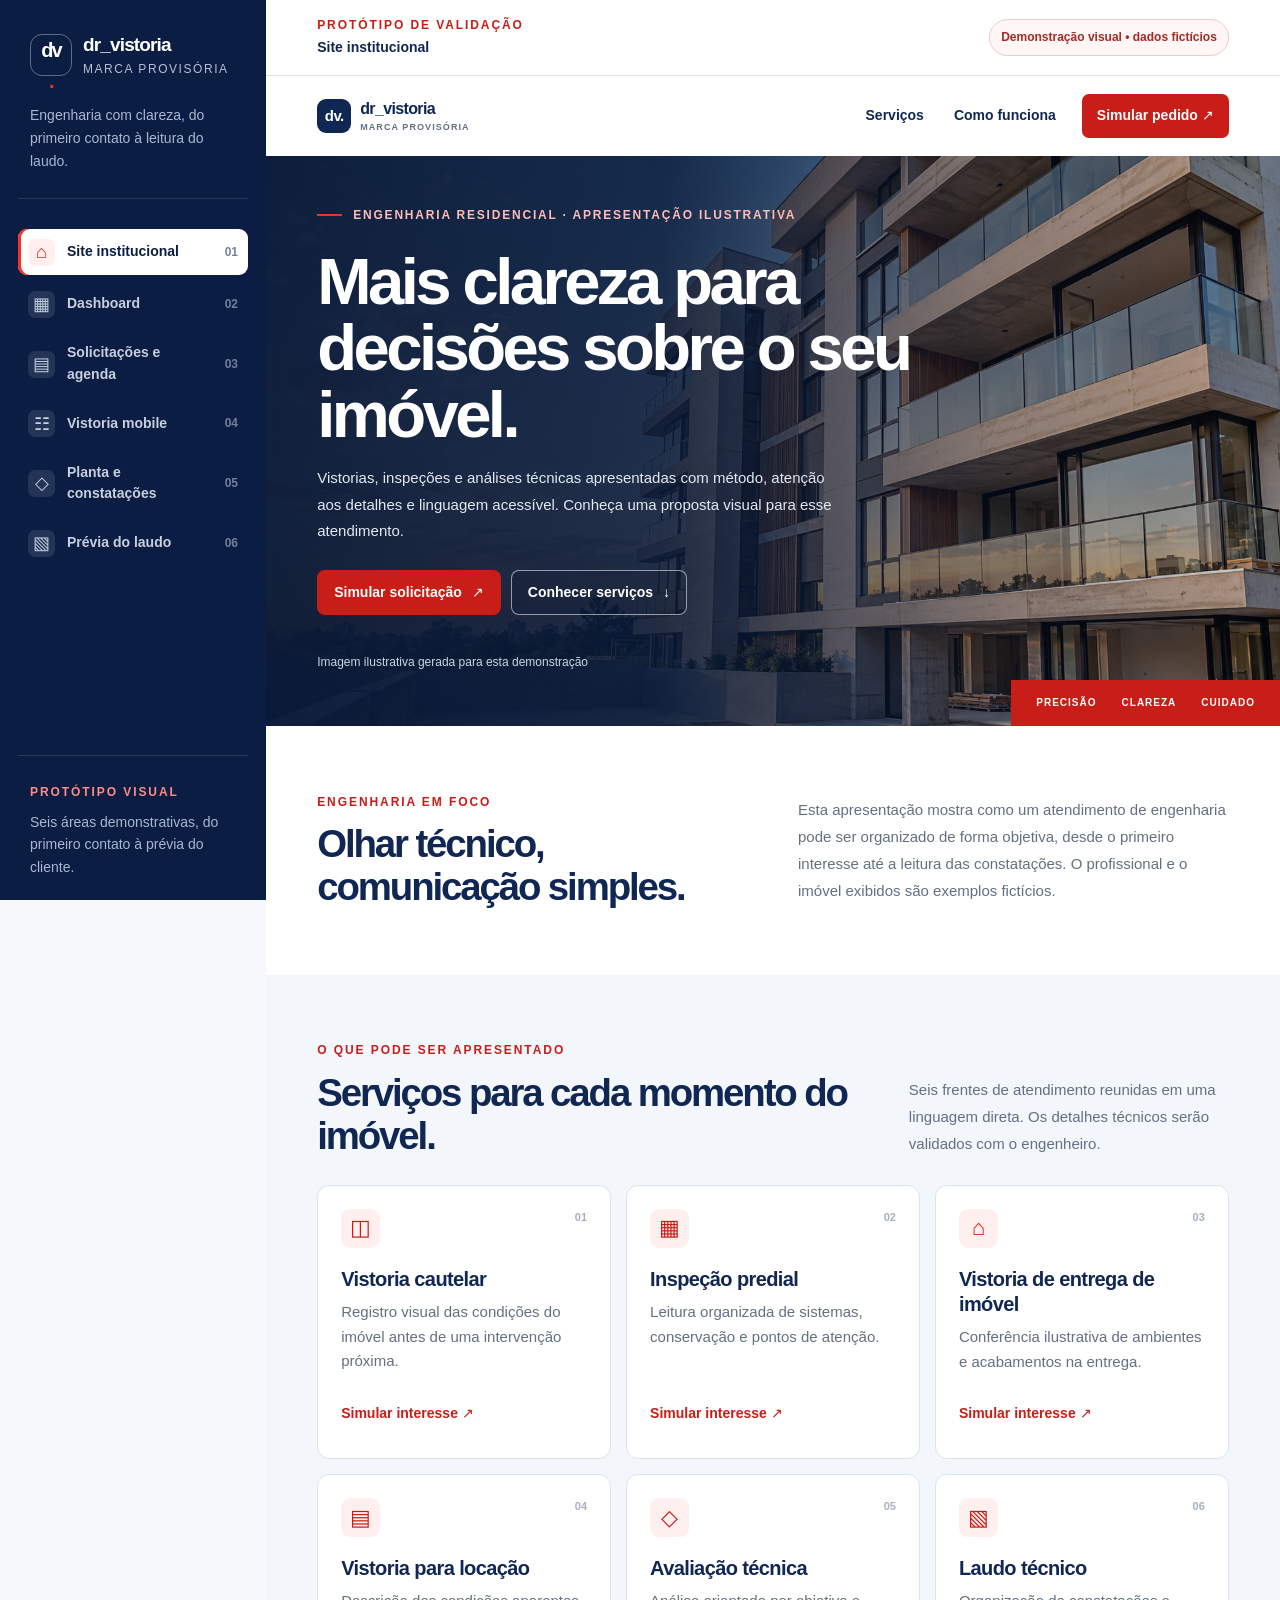
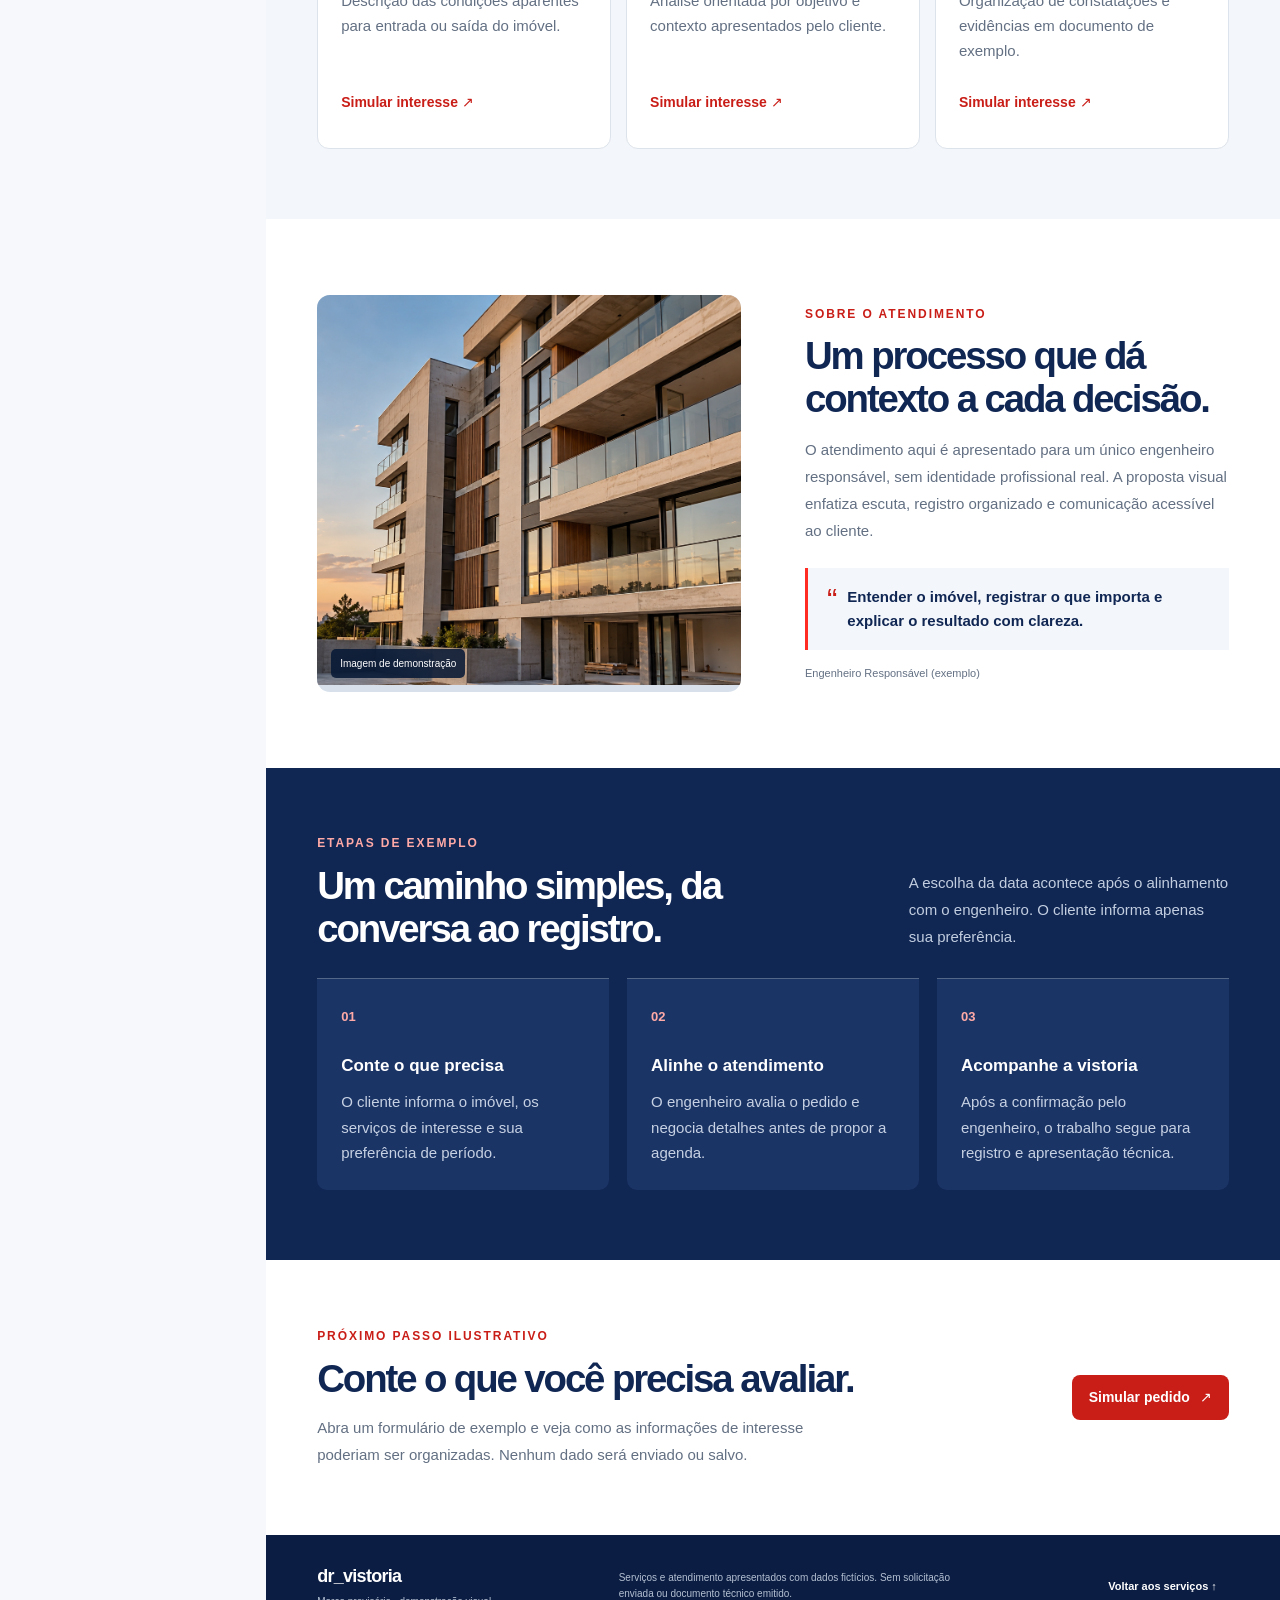
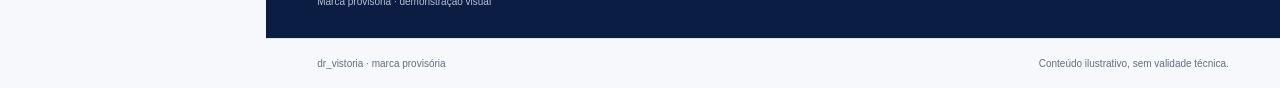
==== commit b4ab6a84: "feat: add documentation for Prompt 06, including acceptance criteria, prototype extension, validatio" ====
--- a/prototype/index.html
+++ b/prototype/index.html
@@ -25,7 +25,7 @@
         <nav class="main-nav" aria-label="Áreas da demonstração" id="main-nav"></nav>
         <div class="sidebar-foot">
           <span class="sidebar-foot-label">Protótipo visual</span>
-          <p>Site, painel e solicitações para validação visual.</p>
+          <p>Seis áreas demonstrativas, do primeiro contato à prévia do cliente.</p>
         </div>
       </aside>
 
--- a/prototype/styles.css
+++ b/prototype/styles.css
@@ -305,3 +305,11 @@
 @media(min-width:1000px){.room-status-grid{grid-template-columns:repeat(3,minmax(0,1fr))}}
 @media(max-width:600px){.advanced-toolbar .button{flex:1 1 100%}.room-grid .room-card{padding:16px}.room-card strong{overflow-wrap:anywhere}.field-progress>div{min-width:0}.photo-controls button{flex:1}}
 .floor-marker.temporary-marker.selected{color:#fff}
+
+/* Prompt 05 — ficha e entrega ilustrativa, tipografia aprovada herdada. */
+.request-tabs{flex-wrap:wrap}.request-tabs #tab-clientes{font-size:14px}.management-intro{display:flex;align-items:center;justify-content:space-between;gap:24px;margin:24px 0}.management-intro h2{margin:8px 0;color:var(--navy);font-size:28px;line-height:1.2;letter-spacing:-.04em}.management-intro p,.management-content p,.management-content li,.client-preview-dialog p,.report-management p{font-size:15px;line-height:1.7;color:var(--muted)}.management-intro .button{flex-shrink:0;max-width:100%;white-space:normal}.property-sections{display:flex;gap:8px;margin:20px 0}.property-sections button{min-height:44px;padding:10px 18px;border:1px solid #aab9cc;border-radius:7px;background:#fff;color:var(--navy);font-size:15px;font-weight:750}.property-sections button[aria-pressed=true]{background:var(--navy);color:#fff}.management-entities{display:grid;grid-template-columns:repeat(2,minmax(0,1fr));gap:18px}.management-entities article{min-width:0}.management-content h3{margin:10px 0;color:var(--navy);font-size:21px;line-height:1.3;letter-spacing:-.025em}.management-content ul{padding-left:22px}.management-content .management-reference,.client-preview-dialog .management-reference{color:var(--navy);font-size:14px;overflow-wrap:anywhere}.management-note{margin-top:20px;padding:20px;border-left:3px solid var(--accent);border-radius:0 9px 9px 0;background:#fff3f0;color:var(--navy)}.management-note>strong{font-size:16px}.management-note p{margin:7px 0 15px}.management-agenda-state{padding:12px;background:#f0f4fa;border-radius:7px}.property-history ol{margin:28px 0 0;padding:0;list-style:none}.property-history li{display:grid;grid-template-columns:180px minmax(0,1fr);gap:24px;padding:0 0 30px}.property-history time{padding-top:3px;font-size:14px;color:var(--navy);font-weight:750}.property-history li>div{position:relative;padding:0 0 22px 22px;border-left:2px solid var(--line)}.property-history li>div:before{content:"";position:absolute;top:5px;left:-6px;width:10px;height:10px;border-radius:50%;background:var(--accent)}.history-type{color:var(--accent-dark);font-size:14px;font-weight:750}.property-history h4{margin:7px 0;color:var(--navy);font-size:18px;line-height:1.4}.property-history p{margin:7px 0}.history-status{display:inline-block;margin-top:7px;padding:8px 11px;border-radius:6px;background:#eef3fa;color:var(--navy);font-size:14px;line-height:1.6}.document-cards{display:grid;gap:16px}.document-card{min-width:0;padding:22px;border:1px solid var(--line);border-radius:10px;background:#fff}.document-card-head{display:flex;align-items:center;gap:12px;justify-content:space-between}.document-symbol{display:grid;place-items:center;flex-shrink:0;width:36px;height:36px;border-radius:8px;background:#eef3fa;color:var(--navy);font-size:22px}.document-state{padding:7px 10px;border:1px solid #cad5e3;border-radius:6px;background:#f3f6fb;color:var(--navy);font-size:14px;font-weight:750;line-height:1.5}.document-preview-state{border-color:#e5ada6;background:#fff3f0;color:#a12b24}.document-card h3{margin:16px 0 8px;color:var(--navy);font-size:21px;line-height:1.35}.document-card p{margin:8px 0 15px}.document-card .document-unavailable{padding-top:12px;border-top:1px solid var(--line);color:var(--navy);font-size:14px}.client-preview-dialog{width:min(920px,calc(100vw - 28px));max-height:calc(100dvh - 28px);padding:28px;border:1px solid var(--line);border-radius:14px;box-shadow:0 25px 80px #08183752;color:var(--ink);overflow:auto}.client-preview-dialog::backdrop{background:#05122bb3}.client-preview-heading{display:flex;align-items:flex-start;justify-content:space-between;gap:20px}.client-preview-heading>div{min-width:0}.client-preview-heading h2{margin:8px 0;color:var(--navy);font-size:29px;line-height:1.2;letter-spacing:-.04em}.client-preview-heading .button{flex-shrink:0}.client-preview-warning{padding:15px;border-left:3px solid var(--accent);border-radius:0 7px 7px 0;background:#fff3f0;color:var(--navy)!important}.client-preview-context{padding:18px;margin:22px 0;border:1px solid var(--line);border-radius:9px;background:#f3f6fb}.client-preview-context h3{margin:0;color:var(--navy);font-size:21px;line-height:1.3}.client-preview-context p{margin:8px 0 0}.report-management{display:grid;gap:15px;max-width:794px;margin:0 auto 22px;padding:20px;border:1px solid var(--line);border-left:3px solid var(--accent);border-radius:9px;background:#fff;color:var(--navy)}.report-management strong{font-size:16px}.report-management p{margin:8px 0 0}.management-actions{display:flex;flex-wrap:wrap;gap:10px}.management-content .button,.client-preview-dialog .button,.report-management .button{min-height:44px;font-size:14px;line-height:1.5;white-space:normal;text-align:center}.management-document-heading{margin:25px 0}.management-content p,.document-state,.management-intro p,.client-preview-dialog p{overflow-wrap:anywhere}
+@media(max-width:700px){.management-entities{grid-template-columns:1fr}.management-intro{align-items:flex-start;flex-direction:column;gap:12px}.management-intro .button{width:100%}.property-history li{grid-template-columns:1fr;gap:12px}.client-preview-dialog{padding:20px}.client-preview-heading{flex-direction:column;gap:14px}.client-preview-heading .button{width:100%}.client-preview-heading h2{font-size:26px}.management-actions .button{flex:1 1 100%}.property-sections button{flex:1;padding:10px;font-size:14px}.document-card{padding:18px}.document-state{max-width:calc(100% - 48px)}.management-content .button{max-width:100%}.request-tabs #tab-clientes{font-size:14px}}
+
+/* Prompt 06 — apresentação explícita, sem observar ou enviar dados de rede. */
+.connectivity-panel{margin-bottom:22px;padding:18px;border:1px solid #b7c5d8;border-radius:10px;background:#fff;min-width:0}.connectivity-heading{display:flex;align-items:center;justify-content:space-between;flex-wrap:wrap;gap:10px}.connectivity-heading h2{margin:0;color:var(--navy);font-size:18px;line-height:1.4;letter-spacing:-.025em}.connectivity-state{padding:7px 10px;border:1px solid #cbd6e4;border-radius:6px;background:#edf2fa;color:var(--navy);font-size:14px;font-weight:750;line-height:1.5}.connectivity-panel .connectivity-warning{margin:12px 0 6px;color:#9c2821;font-size:14px;font-weight:750;line-height:1.6}.connectivity-panel summary{min-height:44px;padding:12px 0;color:var(--navy);font-size:14px;font-weight:750;cursor:pointer}.connectivity-body{padding-top:14px;border-top:1px solid var(--line)}.connectivity-body>label{display:block;margin-bottom:7px;color:var(--navy);font-size:15px;font-weight:750}.connectivity-body select{width:100%;min-width:0;min-height:44px;padding:10px;border:1px solid #aab9cc;border-radius:7px;background:#fff;color:var(--ink);font:inherit;font-size:16px}.connectivity-description,.connectivity-footnote{color:var(--muted);font-size:14px;line-height:1.65}.connectivity-counts{display:grid;grid-template-columns:repeat(5,minmax(0,1fr));gap:9px;margin:18px 0}.connectivity-counts>div{padding:12px;border-radius:7px;background:#f1f5fa;min-width:0}.connectivity-counts dt{color:var(--muted);font-size:14px;line-height:1.5}.connectivity-counts dd{margin:7px 0 0;color:var(--navy);font-size:22px;font-weight:800}.connectivity-queue{list-style:none;padding:0;margin:18px 0}.connectivity-queue li{display:flex;align-items:center;justify-content:space-between;gap:15px;padding:13px 0;border-bottom:1px solid var(--line);font-size:14px;color:var(--navy)}.connectivity-queue li>div{display:grid;gap:3px;min-width:0}.connectivity-queue li>div>span{color:var(--muted);line-height:1.6}.queue-item-state{flex-shrink:0;padding:7px 9px;max-width:45%;border:1px solid #cbd6e4;border-radius:6px;background:#f4f7fb;font-size:14px;line-height:1.5}.queue-item-state[data-queue-state=error]{border-color:#d69890;background:#fff3ef;color:#9c2821}.queue-item-state[data-queue-state=complete]{background:#edf3fa;color:var(--navy)}.connectivity-actions{display:flex;flex-wrap:wrap;gap:9px}.connectivity-actions .button{min-height:44px;font-size:14px;line-height:1.5;white-space:normal;text-align:center}.field-page .offline-demo{max-width:100%;white-space:normal}.connectivity-panel :focus-visible{outline:3px solid var(--accent-dark);outline-offset:3px}
+@media(max-width:600px){.connectivity-panel{padding:16px}.connectivity-counts{grid-template-columns:repeat(2,minmax(0,1fr))}.connectivity-counts>div:last-child{grid-column:1/-1}.connectivity-queue li{align-items:flex-start;flex-direction:column;gap:7px}.queue-item-state{max-width:100%}.connectivity-actions .button{flex:1 1 100%}.connectivity-heading{align-items:flex-start;flex-direction:column}}
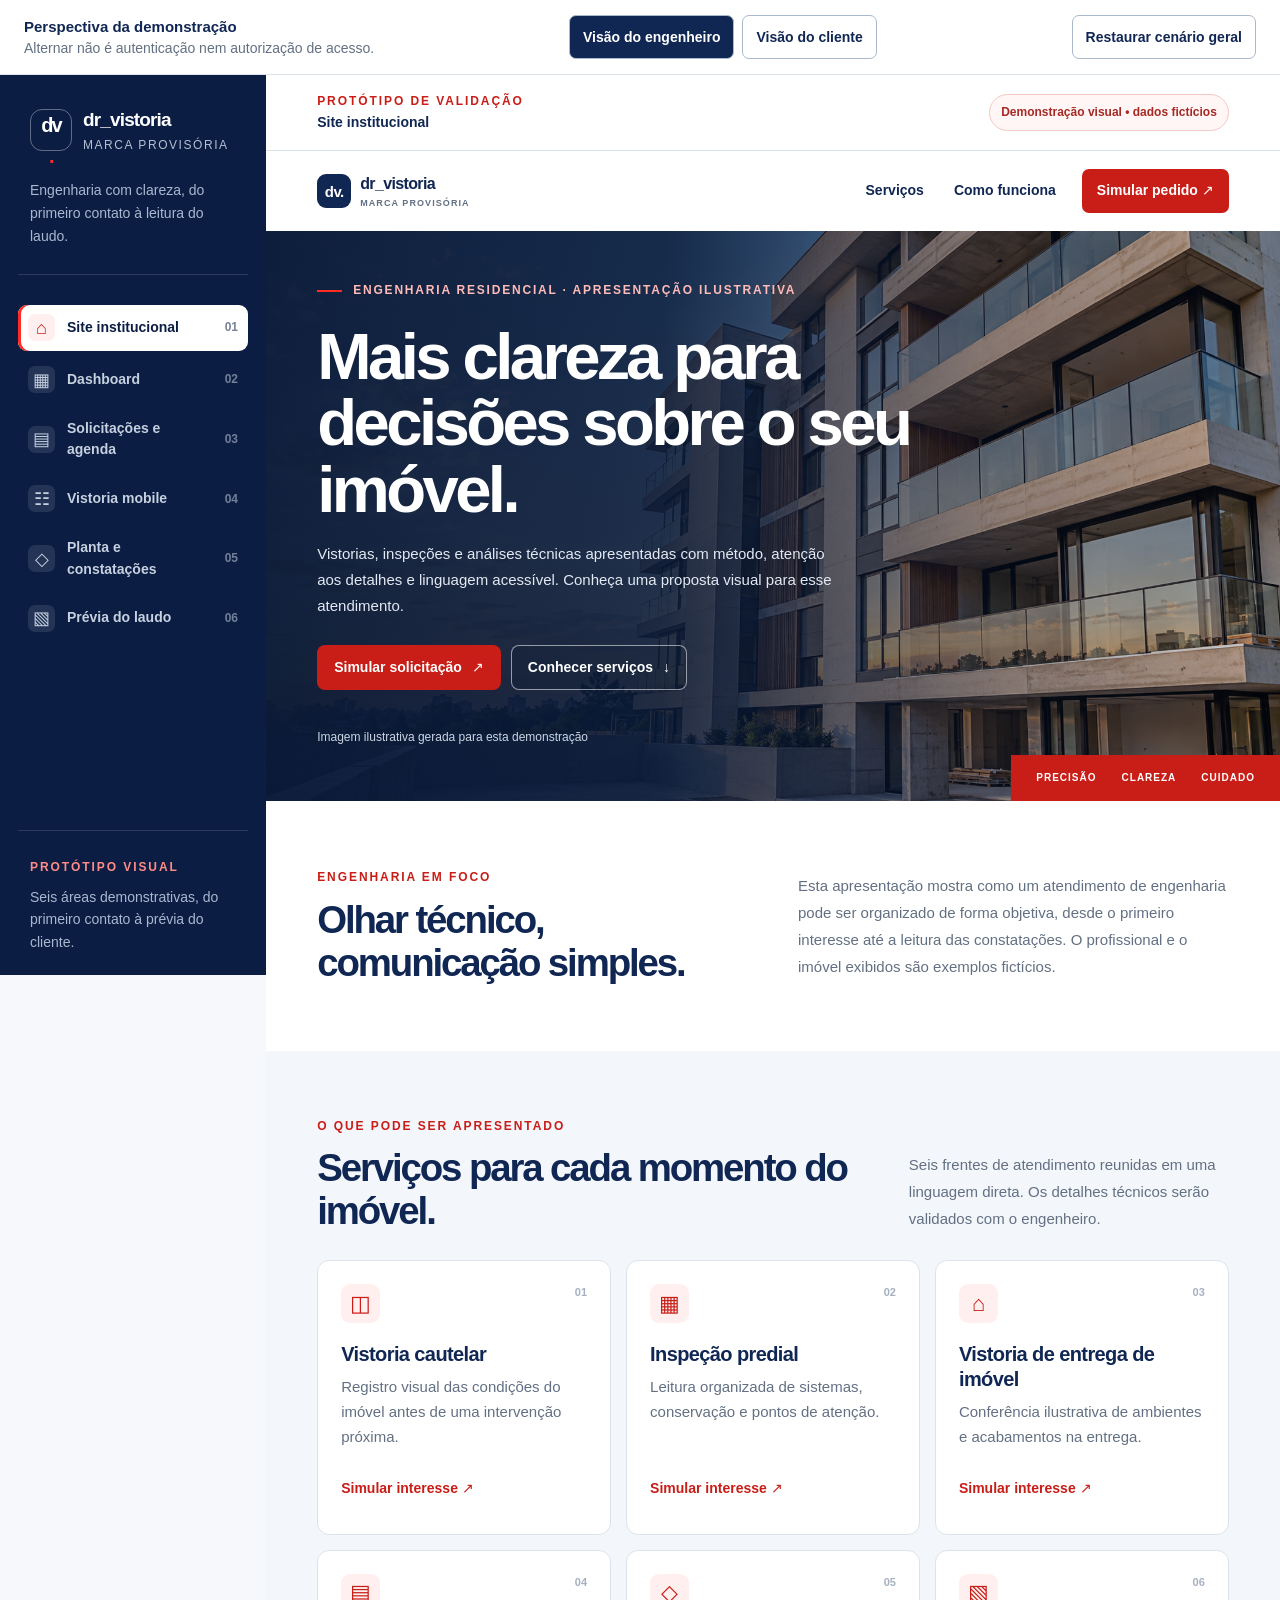
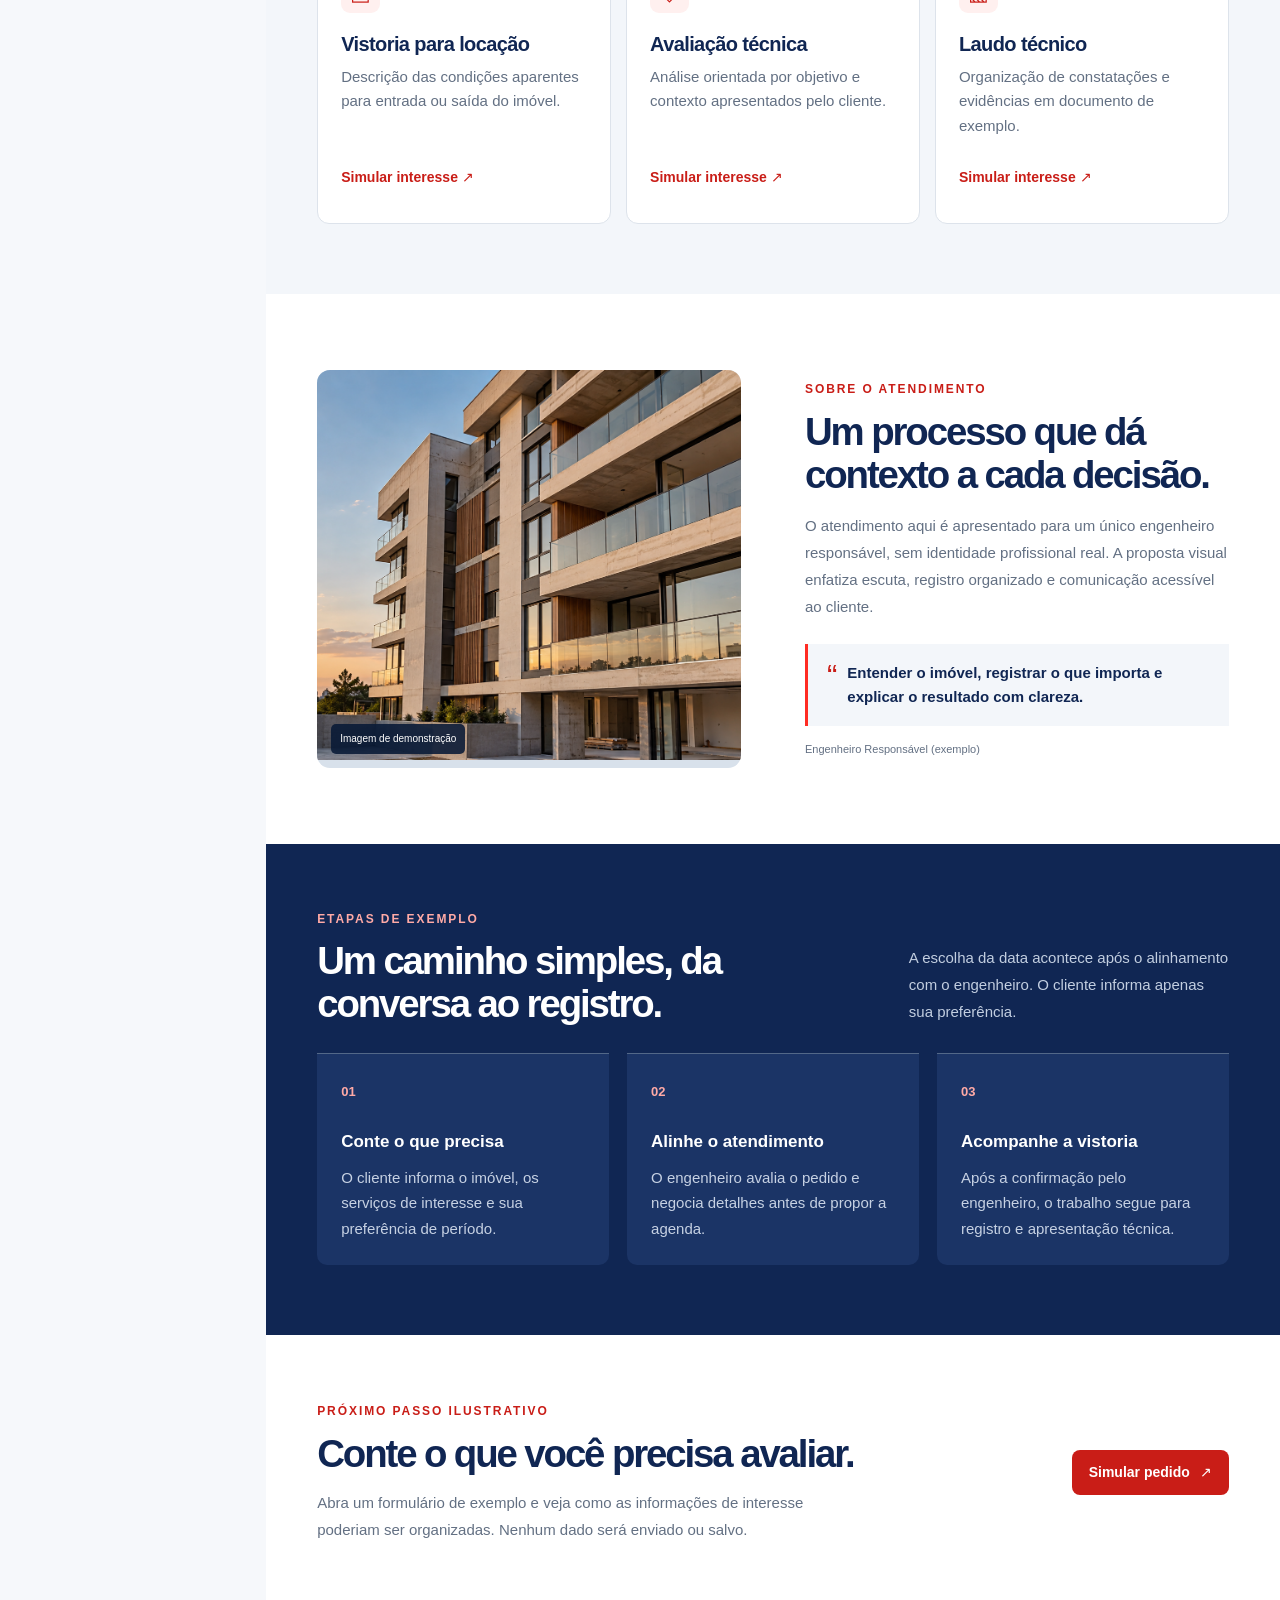
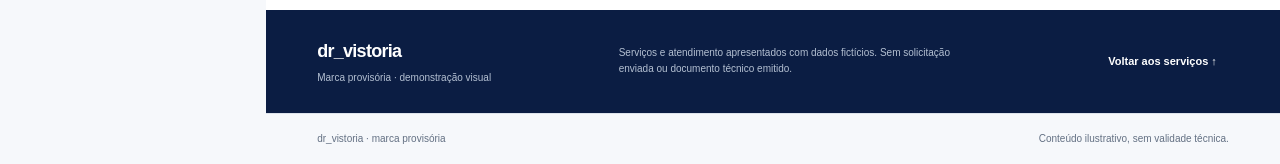
==== commit 411b706e: "feat: add documentation for Prompt 07, including acceptance criteria, client journey, and validation" ====
--- a/prototype/index.html
+++ b/prototype/index.html
@@ -13,6 +13,11 @@
   </head>
   <body>
     <a class="skip-link" href="#conteudo">Ir para o conteúdo</a>
+    <div class="perspective-bar" aria-label="Perspectiva demonstrativa">
+      <div><strong>Perspectiva da demonstração</strong><span>Alternar não é autenticação nem autorização de acesso.</span></div>
+      <div class="perspective-controls" role="group" aria-label="Escolher perspectiva"><button type="button" data-perspective="engineer" aria-pressed="true">Visão do engenheiro</button><button type="button" data-perspective="client" aria-pressed="false">Visão do cliente</button></div>
+      <button type="button" id="restore-all">Restaurar cenário geral</button>
+    </div>
     <div class="app-shell">
       <aside class="sidebar" id="sidebar" aria-label="Navegação principal">
         <div class="brand-block">
--- a/prototype/styles.css
+++ b/prototype/styles.css
@@ -313,3 +313,8 @@
 /* Prompt 06 — apresentação explícita, sem observar ou enviar dados de rede. */
 .connectivity-panel{margin-bottom:22px;padding:18px;border:1px solid #b7c5d8;border-radius:10px;background:#fff;min-width:0}.connectivity-heading{display:flex;align-items:center;justify-content:space-between;flex-wrap:wrap;gap:10px}.connectivity-heading h2{margin:0;color:var(--navy);font-size:18px;line-height:1.4;letter-spacing:-.025em}.connectivity-state{padding:7px 10px;border:1px solid #cbd6e4;border-radius:6px;background:#edf2fa;color:var(--navy);font-size:14px;font-weight:750;line-height:1.5}.connectivity-panel .connectivity-warning{margin:12px 0 6px;color:#9c2821;font-size:14px;font-weight:750;line-height:1.6}.connectivity-panel summary{min-height:44px;padding:12px 0;color:var(--navy);font-size:14px;font-weight:750;cursor:pointer}.connectivity-body{padding-top:14px;border-top:1px solid var(--line)}.connectivity-body>label{display:block;margin-bottom:7px;color:var(--navy);font-size:15px;font-weight:750}.connectivity-body select{width:100%;min-width:0;min-height:44px;padding:10px;border:1px solid #aab9cc;border-radius:7px;background:#fff;color:var(--ink);font:inherit;font-size:16px}.connectivity-description,.connectivity-footnote{color:var(--muted);font-size:14px;line-height:1.65}.connectivity-counts{display:grid;grid-template-columns:repeat(5,minmax(0,1fr));gap:9px;margin:18px 0}.connectivity-counts>div{padding:12px;border-radius:7px;background:#f1f5fa;min-width:0}.connectivity-counts dt{color:var(--muted);font-size:14px;line-height:1.5}.connectivity-counts dd{margin:7px 0 0;color:var(--navy);font-size:22px;font-weight:800}.connectivity-queue{list-style:none;padding:0;margin:18px 0}.connectivity-queue li{display:flex;align-items:center;justify-content:space-between;gap:15px;padding:13px 0;border-bottom:1px solid var(--line);font-size:14px;color:var(--navy)}.connectivity-queue li>div{display:grid;gap:3px;min-width:0}.connectivity-queue li>div>span{color:var(--muted);line-height:1.6}.queue-item-state{flex-shrink:0;padding:7px 9px;max-width:45%;border:1px solid #cbd6e4;border-radius:6px;background:#f4f7fb;font-size:14px;line-height:1.5}.queue-item-state[data-queue-state=error]{border-color:#d69890;background:#fff3ef;color:#9c2821}.queue-item-state[data-queue-state=complete]{background:#edf3fa;color:var(--navy)}.connectivity-actions{display:flex;flex-wrap:wrap;gap:9px}.connectivity-actions .button{min-height:44px;font-size:14px;line-height:1.5;white-space:normal;text-align:center}.field-page .offline-demo{max-width:100%;white-space:normal}.connectivity-panel :focus-visible{outline:3px solid var(--accent-dark);outline-offset:3px}
 @media(max-width:600px){.connectivity-panel{padding:16px}.connectivity-counts{grid-template-columns:repeat(2,minmax(0,1fr))}.connectivity-counts>div:last-child{grid-column:1/-1}.connectivity-queue li{align-items:flex-start;flex-direction:column;gap:7px}.queue-item-state{max-width:100%}.connectivity-actions .button{flex:1 1 100%}.connectivity-heading{align-items:flex-start;flex-direction:column}}
+
+/* Etapa 07 — perspectivas locais e jornada simplificada do cliente. */
+.perspective-bar{display:flex;align-items:center;flex-wrap:wrap;justify-content:space-between;gap:15px;padding:15px 24px;border-bottom:1px solid var(--line);background:#fff;color:var(--navy)}.perspective-bar strong{display:block;font-size:15px}.perspective-bar span{display:block;max-width:440px;font-size:14px;line-height:1.5;color:var(--muted)}.perspective-controls{display:flex;gap:8px}.perspective-bar button{min-height:44px;padding:9px 13px;border:1px solid #aab9cc;border-radius:7px;background:#fff;color:var(--navy);font-size:14px;font-weight:750;line-height:1.5}.perspective-bar button[aria-pressed=true]{background:var(--navy);color:#fff}.client-perspective .app-shell{grid-template-columns:minmax(0,1fr)}.client-perspective .sidebar,.client-perspective .menu-button{display:none!important}.client-perspective .topbar-title{display:flex}.journey-nav{display:flex;justify-content:center;flex-wrap:wrap;gap:8px;padding:18px;background:#fff;border-bottom:1px solid var(--line)}.journey-nav button{min-height:44px;padding:10px 20px;border:1px solid var(--line);border-radius:7px;background:#fff;color:var(--navy);font-size:15px;font-weight:750}.journey-nav button[aria-current=page]{background:#fff1ef;border-color:var(--accent-dark);color:var(--accent-dark)}.journey-intro{display:flex;align-items:center;gap:16px;flex-wrap:wrap;padding:20px clamp(20px,5vw,70px);background:#f1f5fa;color:var(--navy)}.journey-intro p{flex:1;min-width:220px;font-size:15px;line-height:1.6}.journey-wrap{max-width:1000px;margin:auto;padding:35px 24px 60px}.journey-heading h1{color:var(--navy);font-size:36px;line-height:1.15;margin:10px 0}.journey-heading p,.journey-card p,.journey-card dd{font-size:15px;line-height:1.7;color:var(--muted)}.journey-card{padding:28px;margin-top:28px;border:1px solid var(--line);border-radius:13px;background:#fff}.journey-card h2{margin:12px 0;color:var(--navy);font-size:26px;line-height:1.25}.journey-card h3{color:var(--navy);font-size:20px}.journey-receipt,.journey-note{padding:17px;border-left:3px solid var(--accent);background:#fff3f0;color:var(--navy)!important}.journey-card dl{display:grid;grid-template-columns:1fr 1fr;gap:20px;margin:28px 0}.journey-card dt{font-size:14px;font-weight:750;color:var(--navy)}.journey-card dd{margin:6px 0 0}.journey-timeline{list-style:none;padding:0}.journey-timeline li{padding:14px 0;border-bottom:1px solid var(--line)}.journey-timeline strong{color:var(--navy);font-size:16px}.journey-admin{margin-top:24px}.journey-admin label{display:block;color:var(--navy);font-size:15px;font-weight:750;margin-bottom:8px}.journey-admin select{max-width:100%;min-height:44px;padding:10px;border:1px solid #aab9cc;border-radius:7px;background:#fff;color:var(--navy);font:inherit;font-size:16px}.journey-admin .button{margin:12px 0 0 10px}.journey-submit-area{margin-top:20px;padding-top:15px;border-top:1px solid var(--line)}.journey-submit-area p{font-size:14px;line-height:1.6;color:var(--muted)}.journey-submit-area button:disabled{background:#e1e7ef;color:#52637c;cursor:not-allowed}.journey-report-dialog{width:min(1000px,calc(100vw - 28px));max-height:calc(100dvh - 28px);padding:24px;border:1px solid var(--line);border-radius:12px;overflow:auto;background:var(--surface);color:var(--navy)}.journey-report-dialog::backdrop{background:#05122bb3}.journey-report-heading{display:flex;align-items:center;justify-content:space-between;gap:20px}.journey-report-heading h2{font-size:24px;line-height:1.3}.journey-report-dialog>p{font-size:14px}.request-dialog .dialog-close{width:44px;height:44px}.client-perspective .report-sheet{max-width:794px}.client-perspective .document-card .button{min-height:44px;font-size:14px}.journey-admin p{font-size:15px;line-height:1.7}
+@media(max-width:600px){.perspective-bar{padding:14px 16px;gap:12px}.perspective-controls{width:100%}.perspective-controls button{flex:1}.perspective-bar>#restore-all{width:100%}.journey-nav{padding:12px;gap:7px}.journey-nav button{flex:1 1 40%;padding:9px;font-size:14px}.journey-wrap{padding:24px 16px 40px}.journey-card{padding:20px}.journey-card dl{grid-template-columns:1fr}.journey-heading h1{font-size:30px}.journey-admin select{width:100%}.journey-admin .button{margin:12px 0 0;width:100%}.journey-report-heading{align-items:flex-start;flex-direction:column;gap:10px}.journey-report-heading .button{width:100%}.journey-report-dialog{padding:14px}.client-perspective .topbar{position:static}.journey-intro .button{width:100%}}
+.request-dialog .checkbox-grid label{min-height:44px}.request-dialog .form-result,.request-dialog .form-result small{font-size:14px}
